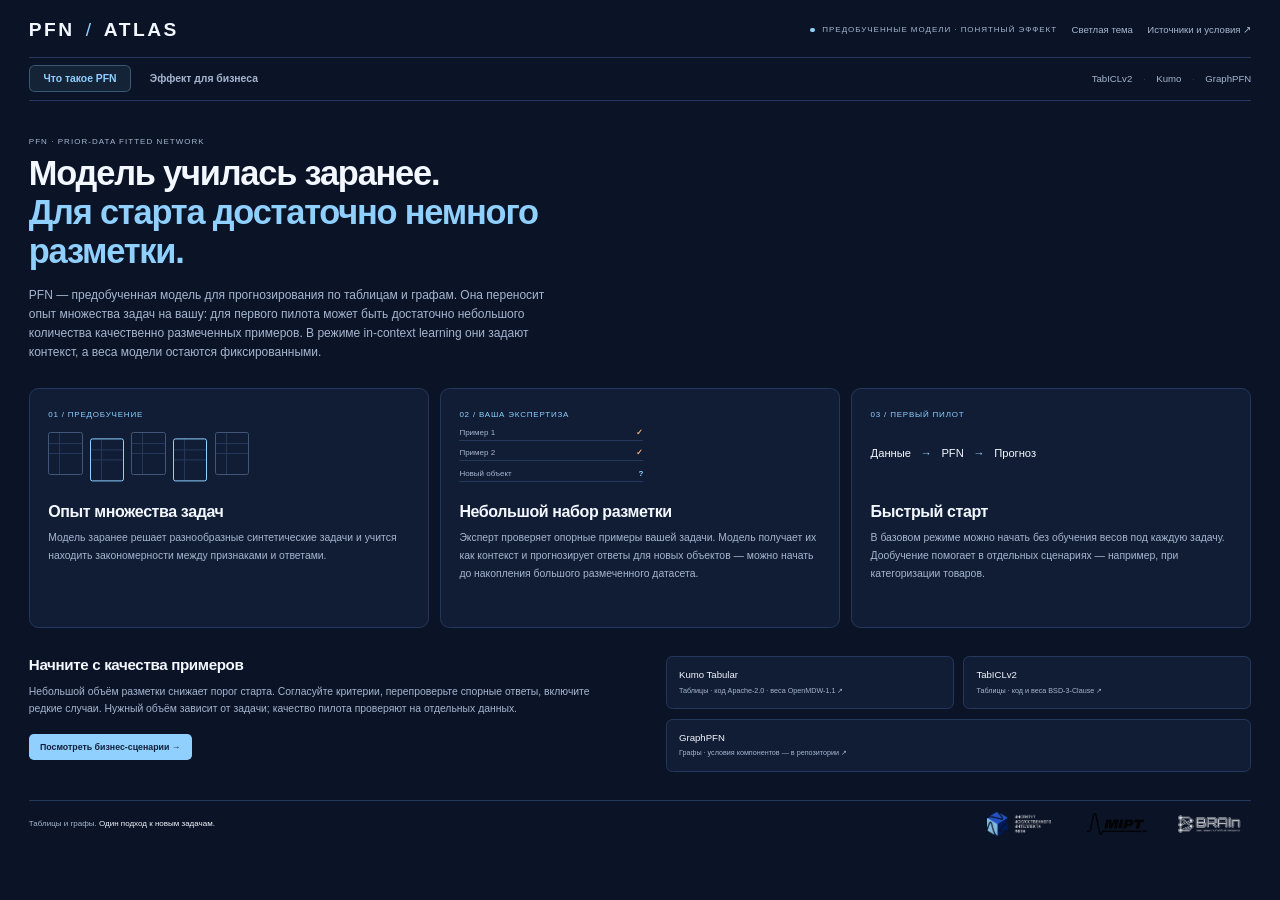
==== pfn.html @ c763961a "pfns" ====
<!doctype html>
<html lang="ru">
<head>
  <meta charset="utf-8">
  <meta name="viewport" content="width=device-width,initial-scale=1">
  <meta name="description" content="PFN Atlas: интерактивный бизнес-стенд о запуске прогнозирования на небольшом наборе проверенных примеров. Таблицы, графы, экспертные оценки и физические испытания.">
  <meta name="color-scheme" content="dark light">
  <title>PFN Atlas — от экспертизы к прогнозу</title>
  <link rel="icon" href="data:image/svg+xml,%3Csvg xmlns='http://www.w3.org/2000/svg' viewBox='0 0 64 64'%3E%3Crect width='64' height='64' rx='14' fill='%230b1426'/%3E%3Cpath d='M16 46V18H34C48 18 48 36 34 36H16' fill='none' stroke='%238fd0ff' stroke-width='5'/%3E%3C/svg%3E">
  <link rel="stylesheet" href="pfn.css">
  <link rel="stylesheet" href="pfn-layout.css">
  <script src="pfn-layout.js" defer></script>
  <script src="pfn-data.js" defer></script>
  <script src="pfn.js" defer></script>
</head>
<body>
<div class="shell">
  <header class="topbar">
    <a class="wordmark" href="pfn.html" aria-label="PFN Atlas, главная">PFN <span>/</span> ATLAS</a>
    <div class="top-actions">
      <span class="meta"><i class="dot"></i>ПРЕДОБУЧЕННЫЕ МОДЕЛИ · ПОНЯТНЫЙ ЭФФЕКТ</span>
      <button class="quiet" id="theme" type="button">Светлая тема</button>
      <button class="quiet" id="sources" type="button" aria-haspopup="dialog">Источники и условия ↗</button>
    </div>
  </header>
  <nav class="domain-nav" aria-label="Раздел стенда">
    <button class="domain active" data-view="explain" aria-pressed="true">Что такое PFN</button>
    <button class="domain" data-view="business" aria-pressed="false">Эффект для бизнеса</button>
    <div class="model-names" aria-label="Семейства моделей">TabICLv2 <span>·</span> Kumo <span>·</span> GraphPFN</div>
  </nav>

  <main id="business-view" hidden>
    <section class="hero">
      <div><p class="eyebrow">Экспертные знания → проверенные примеры → готовый прогноз</p><h1>Меньше подготовки.<br><em>Быстрее к работающему пилоту.</em></h1></div>
      <p class="hero-note">Для первого пилота может быть достаточно небольшого количества размеченных примеров. Важно качество ответов и разнообразие случаев.</p>
    </section>
    <div class="case-tools"><span class="label">Выберите задачу бизнеса</span><div class="filters" role="group" aria-label="Тип данных"><button data-filter="all" aria-pressed="true">Все задачи</button><button data-filter="table" aria-pressed="false">Таблицы</button><button data-filter="graph" aria-pressed="false">Графы</button></div></div>
    <div id="cases" class="cases" role="group" aria-label="Бизнес-сценарии"></div>
    <section class="task" aria-labelledby="task-title">
      <div class="task-icon" id="task-icon" aria-hidden="true"></div>
      <div class="task-copy"><div class="task-heading"><h2 id="task-title"></h2><span class="type-tag" id="task-type"></span></div><p id="task-description"></p></div>
      <div class="model-field"><label for="model">Предобученная модель</label><select id="model"></select><span id="model-mode"></span></div>
    </section>
    <section class="scale-dock" aria-label="Годовой масштаб">
      <div class="scale-output"><label class="label" for="launches">Новых пилотов в год</label><output id="launch-count" for="launches">10</output></div>
      <div class="scale-range"><input id="launches" type="range" min="1" max="50" step="1" value="10"><div class="landmarks"><button data-launches="1">1 пилот</button><button data-launches="10">10</button><button data-launches="25">25</button><button data-launches="50">50 пилотов</button></div></div>
      <p class="scale-note" id="scale-note"></p>
    </section>
    <div class="kpi-caption"><span>Планируем эффект PFN-подхода</span><span class="scenario-badge">Бизнес-сценарий</span></div>
    <section class="kpis" aria-label="Бизнес-эффект">
      <article class="kpi highlight"><span class="label">Экономия бюджета / год</span><strong id="saving"></strong><small id="saving-note"></small></article>
      <article class="kpi"><span class="label">Освобождаем время экспертов</span><strong id="expert-saving"></strong><small>человеко-часов / год</small></article>
      <article class="kpi"><span class="label">Срок до одного пилота</span><strong id="pilot-time" class="pair-value"></strong><small id="pilot-note"></small></article>
      <article class="kpi"><span class="label" id="examples-label">Проверенные примеры / пилот</span><strong id="example-count" class="pair-value"></strong><small id="example-note"></small></article>
    </section>
    <div class="panels">
      <section class="panel budget-panel" aria-labelledby="budget-title">
        <div class="panel-heading"><h3 id="budget-title">Бюджет одного пилота</h3><span>Расчёт сценария</span></div>
        <div id="cost-comparison"></div>
        <div class="cost-legend"><span><i class="legend-common"></i>Подготовка данных</span><span><i class="legend-expert"></i>Экспертиза / испытания</span><span><i class="legend-setup"></i>Настройка модели</span></div>
        <div class="time-heading"><span class="label">Путь до первого пилота</span><span class="label">дни</span></div>
        <div id="time-comparison"></div>
        <p class="panel-note" id="budget-note"></p>
      </section>
      <section class="panel example-panel" aria-labelledby="example-title">
        <div class="panel-heading"><h3 id="example-title">От опыта эксперта к прогнозу</h3><span>Иллюстрация</span></div>
        <div id="example"></div>
        <div class="example-bottom"><p id="example-explanation"></p><button class="predict-button" id="predict" type="button">Показать прогноз <span>→</span></button></div>
      </section>
    </div>
    <section class="evidence-strip" aria-label="Результат исследования">
      <span class="evidence-icon" aria-hidden="true">↗</span><div><span class="label" id="evidence-label"></span><p id="evidence-text"></p><small id="evidence-note"></small></div><button id="evidence-open" class="quiet" aria-haspopup="dialog">Подробнее ↗</button>
    </section>
    <div class="bottom-line"><p>Экономика — расчёт по условиям сценария. Прогнозы в иллюстрации условные. <button id="assumptions-open">Изменить условия</button></p><span>Качественные ответы + разнообразные примеры</span></div>
  </main>

  <main id="explain-view">
    <section class="explain-hero"><p class="eyebrow">PFN · Prior-data Fitted Network</p><h1>Модель училась заранее.<br><em>Для старта достаточно немного разметки.</em></h1><p>PFN — предобученная модель для прогнозирования по таблицам и графам. Она переносит опыт множества задач на вашу: для первого пилота может быть достаточно небольшого количества качественно размеченных примеров. В режиме in-context learning они задают контекст, а веса модели остаются фиксированными.</p></section>
    <div class="explain-steps">
      <section class="panel"><span class="step-number">01 / ПРЕДОБУЧЕНИЕ</span><div class="mini-tables" aria-hidden="true"><i></i><i></i><i></i><i></i><i></i></div><h2>Опыт множества задач</h2><p>Модель заранее решает разнообразные синтетические задачи и учится находить закономерности между признаками и ответами.</p></section>
      <section class="panel"><span class="step-number">02 / ВАША ЭКСПЕРТИЗА</span><div class="context-example" aria-hidden="true"><span>Пример 1 <b>✓</b></span><span>Пример 2 <b>✓</b></span><span>Новый объект <b>?</b></span></div><h2>Небольшой набор разметки</h2><p>Эксперт проверяет опорные примеры вашей задачи. Модель получает их как контекст и прогнозирует ответы для новых объектов — можно начать до накопления большого размеченного датасета.</p></section>
      <section class="panel"><span class="step-number">03 / ПЕРВЫЙ ПИЛОТ</span><div class="mini-result" aria-hidden="true">Данные <span>→</span> PFN <span>→</span> Прогноз</div><h2>Быстрый старт</h2><p>В базовом режиме можно начать без обучения весов под каждую задачу. Дообучение помогает в отдельных сценариях — например, при категоризации товаров.</p></section>
    </div>
    <section class="explain-bottom"><div><h2>Начните с качества примеров</h2><p>Небольшой объём разметки снижает порог старта. Согласуйте критерии, перепроверьте спорные ответы, включите редкие случаи. Нужный объём зависит от задачи; качество пилота проверяют на отдельных данных.</p><button class="predict-button" id="back-to-business">Посмотреть бизнес-сценарии →</button></div><div class="model-list"><a href="https://github.com/NVIDIA/structured-data-models" target="_blank" rel="noopener noreferrer"><b>Kumo Tabular</b><span>Таблицы · код Apache-2.0 · веса OpenMDW-1.1 ↗</span></a><a href="https://github.com/soda-inria/tabicl" target="_blank" rel="noopener noreferrer"><b>TabICLv2</b><span>Таблицы · код и веса BSD-3-Clause ↗</span></a><a href="https://github.com/yandex-research/graphpfn" target="_blank" rel="noopener noreferrer"><b>GraphPFN</b><span>Графы · условия компонентов — в репозитории ↗</span></a></div></section>
  </main>
  <footer class="footer"><span>Таблицы и графы. <b>Один подход к новым задачам.</b></span><div class="logos"><img class="lg-iii" src="logos/iii-white.png" alt="Институт искусственного интеллекта МФТИ"><img class="lg-mipt" src="logos/mipt.png" alt="МФТИ"><img class="lg-brain" src="logos/brainlab.svg" alt="BRAIn Lab"></div></footer>
  <noscript><p>Для переключения сценариев и расчёта бизнес-эффекта включите JavaScript в браузере.</p></noscript>
</div>
<dialog id="details" aria-labelledby="details-title"><div class="dialog-top"><div><span class="eyebrow">Источники · примеры · экономика</span><h2 id="details-title">Условия сценария</h2></div><button class="quiet" id="details-close" aria-label="Закрыть окно">Закрыть ×</button></div><div id="details-content"></div></dialog>
</body>
</html>
---- pfn.css ----
:root{color-scheme:dark;--bg:#0b1426;--panel:#111d35;--deep:#0a1120;--text:#f3f7ff;--muted:#a6b5d0;--line:#25375c;--accent:#8fd0ff;--orange:#f3ad79;--purple:#b9c4ff;--common:#425777;--expert:#cf824e;--setup:#8b9fdc;--radius:12px}
*{box-sizing:border-box}body{margin:0;background:var(--bg);color:var(--text);font-family:"Avenir Next","Helvetica Neue",Arial,sans-serif;font-size:14px;-webkit-font-smoothing:antialiased}button,input,select{font:inherit}button,a,input,select{-webkit-tap-highlight-color:transparent}button,a{touch-action:manipulation}button{cursor:pointer}a{color:inherit}button{color:inherit}button:focus-visible,a:focus-visible,input:focus-visible,select:focus-visible{outline:2px solid var(--accent);outline-offset:4px}button{border:0}button:disabled{cursor:default}button,select{transition:background .15s,border-color .15s,color .15s}button:hover:not(:disabled),a.quiet:hover{color:var(--accent)}[hidden]{display:none!important}.shell{max-width:2000px;margin:0 auto;padding:20px 30px 12px}.topbar{display:flex;align-items:center;justify-content:space-between;gap:22px;min-height:39px}.wordmark{font-size:24px;font-weight:800;letter-spacing:.13em;white-space:nowrap;text-decoration:none}.wordmark span{color:var(--accent);font-weight:400;margin:0 4px}.top-actions{display:flex;align-items:center;gap:18px}.meta{font-size:10px;letter-spacing:.12em;color:var(--muted);white-space:nowrap}.dot{display:inline-block;width:6px;height:6px;border-radius:100%;background:var(--accent);margin-right:9px}.quiet{padding:8px 0;background:none;color:var(--muted);font-size:12px;text-decoration:none;white-space:nowrap}.domain-nav{display:flex;gap:5px;align-items:center;border-block:1px solid var(--line);padding:9px 0;margin-top:14px}.domain{padding:9px 17px;background:transparent;border:1px solid transparent;border-radius:7px;color:var(--muted);font-weight:600;font-size:13px}.domain.active{color:var(--accent);background:color-mix(in srgb,var(--accent) 8%,transparent);border-color:color-mix(in srgb,var(--accent) 30%,transparent)}.model-names{margin-left:auto;font-size:12px;color:var(--muted)}.model-names span{padding:0 10px;color:var(--line)}.hero{display:flex;justify-content:space-between;align-items:end;gap:50px;padding:23px 0 21px}.eyebrow{font-size:10px;letter-spacing:.13em;text-transform:uppercase;color:var(--muted);margin:0 0 10px}h1{font-size:35px;line-height:1.14;letter-spacing:-.035em;margin:0;font-weight:600}h1 em{font-style:normal;color:var(--accent)}.hero-note{font-size:14px;line-height:1.6;color:var(--muted);width:290px;margin:0 0 2px}.label{font-size:11px;color:var(--muted)}.case-tools{display:flex;align-items:center;justify-content:space-between;gap:16px;margin-bottom:9px}.filters{display:flex;gap:4px}.filters button{background:none;color:var(--muted);padding:5px 10px;font-size:11px;border-radius:5px}.filters button[aria-pressed=true]{background:var(--panel);color:var(--accent)}.cases{display:grid;grid-template-columns:repeat(9,minmax(0,1fr));gap:7px}.case-button{background:var(--panel);border:1px solid var(--line);border-radius:9px;padding:11px 8px;text-align:left;display:flex;flex-direction:column;gap:7px;min-height:86px;position:relative}.case-button.active{border-color:var(--accent);background:color-mix(in srgb,var(--accent) 10%,var(--bg))}.case-button svg{width:24px;height:24px;stroke:var(--muted);fill:none;stroke-width:1.4;stroke-linecap:round;stroke-linejoin:round}.case-button.active svg{stroke:var(--accent)}.case-button strong{font-size:12px;line-height:1.2;font-weight:600}.case-button small{font-size:9px;color:var(--muted);line-height:1.2}.cases.filtered{grid-template-columns:repeat(var(--case-count),minmax(0,1fr))}.task{display:flex;gap:14px;align-items:center;padding:18px 0 15px}.task-icon{width:43px;height:43px;border:1px solid var(--line);border-radius:10px;display:grid;place-items:center;flex-shrink:0;color:var(--accent)}.task-icon svg{width:28px;height:28px;fill:none;stroke:currentColor;stroke-width:1.5;stroke-linecap:round;stroke-linejoin:round}.task-copy{flex:1;min-width:0}.task-heading{display:flex;align-items:center;gap:12px}h2{font-size:19px;letter-spacing:-.025em;margin:0;font-weight:600}.type-tag{border:1px solid var(--line);color:var(--muted);border-radius:4px;font-size:9px;padding:3px 5px;white-space:nowrap}.task-copy p{color:var(--muted);font-size:12px;line-height:1.5;margin:5px 0 0;max-width:850px}.model-field{display:flex;flex-direction:column;align-items:stretch;gap:4px;min-width:215px;max-width:270px}.model-field label{font-size:10px;color:var(--muted)}select{background:var(--deep);color:var(--text);border:1px solid var(--line);border-radius:6px;padding:7px 28px 7px 10px;width:100%;font-size:12px}.model-field>span{font-size:9px;color:var(--muted)}.scale-dock{display:flex;align-items:center;gap:28px;padding:12px 18px;border:1px solid var(--line);border-radius:var(--radius);background:var(--deep)}.scale-output{display:flex;align-items:center;gap:20px;white-space:nowrap}.scale-output output{font-size:29px;font-weight:600;color:var(--accent);min-width:36px;text-align:right;font-variant-numeric:tabular-nums}.scale-range{flex:1;max-width:590px}.scale-range input{appearance:none;-webkit-appearance:none;height:4px;width:100%;margin:8px 0 9px;background:linear-gradient(to right,var(--accent) var(--fill,18.37%),var(--line) var(--fill,18.37%));border-radius:4px;cursor:pointer;display:block}.scale-range input::-webkit-slider-thumb{appearance:none;-webkit-appearance:none;width:14px;height:14px;background:var(--accent);border:3px solid var(--deep);outline:1px solid var(--accent);border-radius:50%}.scale-range input::-moz-range-thumb{width:9px;height:9px;background:var(--accent);border:3px solid var(--deep);outline:1px solid var(--accent);border-radius:50%}.landmarks{display:flex;justify-content:space-between}.landmarks button{background:none;color:var(--muted);font-size:9px;padding:0}.scale-note{font-size:11px;color:var(--muted);margin:0 0 0 auto;max-width:235px;line-height:1.5}.kpi-caption{display:flex;align-items:center;justify-content:space-between;margin:17px 0 8px;font-size:11px;color:var(--muted)}.scenario-badge,.badge{font-size:9px;border:1px solid var(--line);border-radius:4px;padding:3px 6px;color:var(--muted)}.kpis{display:grid;grid-template-columns:1.1fr 1fr 1fr 1fr;gap:10px}.kpi{border:1px solid var(--line);border-radius:var(--radius);padding:15px 16px 12px;min-width:0;background:var(--panel)}.kpi.highlight{border-color:color-mix(in srgb,var(--accent) 45%,var(--line));background:linear-gradient(120deg,color-mix(in srgb,var(--accent) 11%,var(--panel)),var(--panel))}.kpi>.label{display:block;font-size:10px}.kpi>strong{display:block;font-size:35px;line-height:1.18;letter-spacing:-.04em;font-weight:600;margin:9px 0 7px;font-variant-numeric:tabular-nums;white-space:nowrap}.kpi.highlight strong{color:var(--accent)}.kpi small{color:var(--muted);font-size:10px;display:block;line-height:1.4}.pair-value .before{color:var(--muted);font-size:.72em;font-weight:400}.pair-value .arrow{font-size:.55em;color:var(--muted);padding:0 9px}.pair-value .after{color:var(--accent)}.pair-value .suffix{font-size:.4em;letter-spacing:0;color:var(--muted);padding-left:5px}.panels{display:grid;grid-template-columns:1fr 1fr;gap:12px;margin-top:12px}.panel{background:var(--panel);border:1px solid var(--line);border-radius:var(--radius);padding:16px 18px;min-width:0}.panel-heading{display:flex;align-items:center;justify-content:space-between;gap:10px;margin-bottom:17px}h3{font-size:13px;margin:0;font-weight:600}.panel-heading>span{font-size:9px;color:var(--muted)}.comparison-row{margin-bottom:13px}.bar-label{display:flex;justify-content:space-between;align-items:baseline;gap:14px;margin-bottom:6px;font-size:11px;color:var(--muted)}.bar-label strong{color:var(--text);font-size:13px;font-weight:500;font-variant-numeric:tabular-nums}.comparison-row.pfn .bar-label{color:var(--accent)}.bar-track{height:13px;border-radius:3px;background:var(--deep);display:flex;overflow:hidden}.bar-segment{height:100%;min-width:0;transition:width .25s}.common-segment{background:var(--common)}.expert-segment{background:var(--expert)}.setup-segment{background:var(--setup)}.cost-legend{display:flex;gap:16px;font-size:9px;color:var(--muted);margin:1px 0 18px;flex-wrap:wrap}.cost-legend span{display:flex;gap:5px;align-items:center}.cost-legend i{width:7px;height:7px;display:inline-block;border-radius:2px}.legend-common{background:var(--common)}.legend-expert{background:var(--expert)}.legend-setup{background:var(--setup)}.time-heading{display:flex;justify-content:space-between;border-top:1px solid var(--line);padding-top:12px;margin-bottom:9px}.time-row{display:grid;grid-template-columns:100px 1fr 38px;gap:12px;align-items:center;margin:8px 0;font-size:10px;color:var(--muted)}.time-row>strong{font-weight:500;text-align:right;color:var(--text);font-variant-numeric:tabular-nums}.time-row .bar-track{height:5px}.time-row .time-fill{background:var(--common);border-radius:3px}.time-row.pfn .time-fill{background:var(--accent)}.time-row.pfn>span,.time-row.pfn>strong{color:var(--accent)}.panel-note{font-size:10px;line-height:1.5;color:var(--muted);margin:11px 0 0}.example-panel{display:flex;flex-direction:column}.example-panel .panel-heading{margin-bottom:10px}#example{flex:1;display:flex;flex-direction:column;justify-content:center}.sample-table{width:100%;border-collapse:collapse;font-size:11px;table-layout:fixed}.sample-table th{text-align:left;font-weight:400;color:var(--muted);font-size:10px;padding:9px 9px;border-bottom:1px solid var(--line)}.sample-table td{padding:10px 9px;border-bottom:1px solid color-mix(in srgb,var(--line) 65%,transparent);height:34px;line-height:1.35;overflow-wrap:anywhere}.sample-table tr.known td:last-child{color:var(--orange)}.sample-table tr.query{background:color-mix(in srgb,var(--accent) 7%,transparent)}.sample-table tr.query td{border-bottom:0}.sample-table tr.query td:last-child{color:var(--accent);font-weight:600}.sample-table .answer{animation:appear .35s ease-out}.table-note{display:flex;align-items:center;gap:7px;font-size:9px;color:var(--muted);margin:10px 0 0}.table-note i,.graph-key i{display:inline-block;width:6px;height:6px;border-radius:50%;background:var(--orange)}.table-note .query-dot,.graph-key .query-dot{background:var(--accent)}.table-note .separator{margin:0 5px;color:var(--line)}.example-bottom{display:flex;align-items:center;justify-content:space-between;gap:18px;margin-top:14px;padding-top:11px;border-top:1px solid var(--line)}.example-bottom p{font-size:10px;color:var(--muted);line-height:1.5;margin:0;max-width:65%}.predict-button{background:var(--accent);color:#102039;border-radius:6px;font-size:11px;font-weight:600;padding:10px 14px;white-space:nowrap}.predict-button:hover:not(:disabled){color:#102039;background:color-mix(in srgb,var(--accent) 80%,white)}.predict-button span{margin-left:12px}.graph-example{display:grid;grid-template-columns:1fr 1fr;gap:16px;align-items:center}.network{width:100%;height:175px;display:block}.network .edge{stroke:var(--line);stroke-width:1.4}.network .edge.context{stroke:color-mix(in srgb,var(--orange) 55%,var(--line))}.network .node{fill:var(--deep);stroke:var(--common);stroke-width:1.5}.network .node.known{fill:var(--expert);stroke:var(--orange)}.network .node.target{fill:var(--panel);stroke:var(--accent);stroke-width:2}.network .node.revealed{fill:var(--accent)}.network text{font-family:inherit;fill:var(--accent);font-size:15px;font-weight:600;text-anchor:middle}.network .revealed-text{fill:var(--deep)}.graph-key{font-size:9px;color:var(--muted);display:flex;gap:11px;justify-content:center}.graph-key span{display:flex;gap:5px;align-items:center}.graph-context{font-size:10px;color:var(--muted)}.graph-context .label{font-size:9px}.graph-context>strong{display:block;font-size:13px;line-height:1.5;margin:8px 0;color:var(--text);font-weight:500}.graph-context .graph-answer{color:var(--accent);font-size:15px;line-height:1.5;min-height:45px;margin-top:10px}.evidence-strip{display:flex;gap:13px;align-items:center;border:1px solid var(--line);border-radius:9px;padding:12px 16px;margin-top:12px;background:var(--deep)}.evidence-icon{width:30px;height:30px;border:1px solid var(--line);border-radius:7px;display:grid;place-items:center;color:var(--accent);font-size:20px;flex-shrink:0}.evidence-strip>div{flex:1;min-width:0}.evidence-strip .label{font-size:9px}.evidence-strip p{font-size:12px;margin:4px 0}.evidence-strip p strong{font-weight:500;color:var(--accent)}.evidence-strip small{font-size:9px;color:var(--muted)}.evidence-strip.estimated{border-color:color-mix(in srgb,var(--orange) 55%,var(--line))}.evidence-strip.estimated .label,.evidence-strip.estimated p strong{color:var(--orange)}.bottom-line{display:flex;justify-content:space-between;gap:25px;margin:10px 0 14px;align-items:baseline}.bottom-line p,.bottom-line>span{margin:0;color:var(--muted);font-size:9px;line-height:1.5}.bottom-line button{background:none;color:var(--accent);font-size:9px;padding:0 0 0 6px}.bottom-line>span{color:var(--accent);white-space:nowrap}.footer{border-top:1px solid var(--line);padding-top:12px;display:flex;justify-content:space-between;align-items:center;min-height:46px}.footer>span{font-size:10px;color:var(--muted)}.footer b{color:var(--text);font-weight:400}.logos{display:flex;align-items:center;gap:24px}.logos img{object-fit:contain;opacity:.85}.lg-iii{width:120px;height:29px}.lg-mipt{width:77px;height:28px}.lg-brain{width:105px;height:27px;filter:brightness(0) invert(1)}.explain-hero{max-width:800px;padding:45px 0 32px}.explain-hero h1{font-size:43px}.explain-hero>p:last-child{max-width:650px;color:var(--muted);line-height:1.6;font-size:15px;margin:18px 0 0}.explain-steps{display:grid;grid-template-columns:repeat(3,1fr);gap:14px}.explain-steps .panel{padding:23px;min-height:300px}.step-number{color:var(--accent);font-size:10px;letter-spacing:.1em}.explain-steps h2{margin:20px 0 10px;font-size:20px}.explain-steps p,.explain-bottom p{color:var(--muted);font-size:13px;line-height:1.7;margin:0}.mini-tables{height:85px;display:flex;gap:9px;align-items:center}.mini-tables i{width:43px;height:54px;border:1px solid var(--common);border-radius:3px;background:repeating-linear-gradient(0deg,transparent 0 12px,var(--line) 12px 13px),repeating-linear-gradient(90deg,transparent 0 13px,var(--line) 13px 14px)}.mini-tables i:nth-child(2n){transform:translateY(8px);border-color:var(--accent)}.context-example{height:85px;display:flex;flex-direction:column;gap:5px;justify-content:center;max-width:230px}.context-example span{font-size:10px;color:var(--muted);display:flex;justify-content:space-between;border-bottom:1px solid var(--line);padding:4px 0}.context-example b{color:var(--orange)}.context-example span:last-child b{color:var(--accent)}.mini-result{height:85px;display:flex;gap:12px;align-items:center;font-size:14px}.mini-result span{color:var(--accent)}.explain-bottom{display:grid;grid-template-columns:1fr 1fr;gap:65px;padding:35px 0}.explain-bottom h2{margin-bottom:12px}.explain-bottom .predict-button{margin-top:20px}.model-list{display:grid;grid-template-columns:1fr 1fr;gap:12px}.model-list a{padding:15px;background:var(--panel);border:1px solid var(--line);border-radius:8px;text-decoration:none}.model-list b{font-size:12px;font-weight:500;display:block;margin-bottom:7px}.model-list span{font-size:9px;color:var(--muted);line-height:1.5;display:block}.model-list a:last-child{grid-column:1/-1}.model-list a:hover{border-color:var(--accent)}dialog{background:var(--bg);color:var(--text);border:1px solid var(--line);border-radius:14px;padding:26px;width:min(860px,calc(100% - 32px));max-height:calc(100dvh - 50px);overflow:auto;box-shadow:0 35px 120px #0008}dialog::backdrop{background:#030916b8;backdrop-filter:blur(5px)}.dialog-top{display:flex;justify-content:space-between;gap:24px;align-items:start;border-bottom:1px solid var(--line);padding-bottom:18px;margin-bottom:20px}.dialog-top h2{font-size:23px}.dialog-top .eyebrow{font-size:9px}.details-section{margin-bottom:23px}.details-section h3{font-size:14px;margin-bottom:11px}.details-section p{font-size:12px;color:var(--muted);line-height:1.7;margin:8px 0}.details-section a{color:var(--accent);font-size:12px}.evidence-table{width:100%;border-collapse:collapse;font-size:12px;margin:12px 0}.evidence-table td,.evidence-table th{padding:10px 8px;border-bottom:1px solid var(--line);text-align:left}.evidence-table th{color:var(--muted);font-weight:400;font-size:10px}.evidence-table .estimated-value{color:var(--orange)}.evidence-table .selected td:first-child{color:var(--accent)}.badge.benchmark{color:var(--accent)}.badge.estimate{color:var(--orange)}.assumptions-form{display:grid;grid-template-columns:repeat(3,1fr);gap:12px}.assumptions-form label{font-size:10px;color:var(--muted);display:flex;flex-direction:column;gap:6px;line-height:1.4}.assumptions-form input{width:100%;padding:9px;border:1px solid var(--line);background:var(--deep);border-radius:5px;color:var(--text);font-size:13px}.form-actions{grid-column:1/-1;display:flex;align-items:center;gap:20px;margin-top:5px}.form-message{font-size:11px;color:var(--orange);grid-column:1/-1;min-height:0}.details-section details{font-size:11px;color:var(--muted);line-height:1.8;margin-top:13px}.details-section summary{cursor:pointer;color:var(--text)}.details-section .formula{padding:12px;background:var(--panel);border-radius:7px;font-size:11px;line-height:1.8}.source-list{display:grid;gap:14px}.source-list a{font-size:12px;display:block}.source-list p{font-size:11px;margin:4px 0}.dialog-top button{padding-top:0}.sr-only{position:absolute;width:1px;height:1px;padding:0;margin:-1px;overflow:hidden;clip:rect(0,0,0,0);white-space:nowrap;border:0}noscript p{padding:20px;border:1px solid var(--orange);color:var(--orange)}@keyframes appear{from{opacity:.3;transform:translateY(3px)}to{opacity:1;transform:none}}
body.light{color-scheme:light;--bg:#f3f5f9;--panel:#fff;--deep:#eaf0f7;--text:#14243c;--muted:#5d6e88;--line:#cfdaea;--accent:#2469ac;--orange:#a45b22;--purple:#5f66a8;--common:#afc1d8;--expert:#d58d56;--setup:#7d95cb}body.light .lg-iii{content:url('logos/iii-black.png')}body.light .lg-mipt{filter:brightness(.35)}body.light .lg-brain{filter:brightness(0)}body.light .predict-button{color:#fff}body.light .predict-button:hover{background:#1d5c98;color:#fff}body.light .meta .dot{background:#2469ac}
@media(min-width:1800px){.hero{padding:30px 0 25px}h1{font-size:42px}.case-button{padding:13px;min-height:100px}.case-button strong{font-size:14px}.case-button small{font-size:10px}.task{padding:21px 0}.task-copy p{font-size:13px}.kpi{padding:19px 21px}.kpi>strong{font-size:43px}.panel{padding:20px 23px}.sample-table td{padding:13px 10px}.network{height:205px}.panel-note{font-size:11px}.evidence-strip{padding:15px 18px}}
@media(max-width:1100px){.meta{display:none}.top-actions{gap:15px}.hero-note{font-size:12px;width:250px}.cases{gap:5px}.case-button{padding:10px 7px}.case-button strong{font-size:11px}.case-button small{font-size:8px}.model-field{min-width:190px}.task-heading h2{font-size:17px}.kpi>strong{font-size:29px}.kpi{padding:13px 12px}.kpi>.label{font-size:9px}.cost-legend{gap:10px}.scale-dock{gap:20px}.scale-note{max-width:185px}.bottom-line>span{display:none}}
@media(max-width:800px){body{overflow-x:hidden}.shell{width:auto!important;zoom:1!important;padding:16px 17px}.topbar{align-items:flex-start;gap:12px}.wordmark{font-size:20px}.top-actions{gap:4px 12px;justify-content:flex-end;flex-wrap:wrap}.top-actions .quiet{font-size:10px;padding:4px 0}.domain-nav{margin-top:14px;flex-wrap:wrap}.domain{padding:9px 11px;font-size:12px}.model-names{width:100%;font-size:9px;margin:6px 0 0;padding:0 11px}.model-names span{padding:0 6px}.hero{display:block;padding:24px 0 20px}.eyebrow{font-size:8px;line-height:1.5}h1{font-size:30px;line-height:1.18}.hero-note{width:auto;max-width:440px;margin:13px 0 0;font-size:12px;line-height:1.5}.case-tools{align-items:baseline;gap:8px}.case-tools>.label{font-size:10px}.filters{gap:0}.filters button{font-size:10px;padding:5px 7px}.cases,.cases.filtered{grid-template-columns:repeat(3,minmax(0,1fr));gap:6px}.case-button{min-height:83px;padding:10px}.case-button strong{font-size:11px}.case-button small{font-size:8px}.task{flex-wrap:wrap;gap:10px;padding:20px 0 15px}.task-icon{width:34px;height:34px;border-radius:7px}.task-icon svg{width:23px;height:23px}.task-heading{align-items:start;gap:8px;flex-wrap:wrap}.task-heading h2{font-size:17px}.type-tag{font-size:8px}.task-copy{flex-basis:calc(100% - 50px)}.task-copy p{font-size:11px;margin-top:7px}.model-field{display:grid;grid-template-columns:1fr 1fr;max-width:none;width:100%;gap:4px 12px;align-items:center;min-width:0;margin-top:5px}.model-field label{font-size:10px}.model-field select{grid-column:2;grid-row:1/3;font-size:11px}.model-field>span{font-size:8px}.scale-dock{gap:10px 16px;flex-wrap:wrap;padding:12px}.scale-output{gap:12px}.scale-output label{max-width:85px;white-space:normal;font-size:10px;line-height:1.5}.scale-output output{font-size:26px;min-width:27px}.scale-range{min-width:140px}.scale-note{max-width:none;width:100%;font-size:9px;padding-top:7px;border-top:1px solid var(--line)}.kpi-caption{font-size:10px;margin-top:16px}.scenario-badge{font-size:8px}.kpis{grid-template-columns:1fr 1fr;gap:7px}.kpi{padding:13px 12px}.kpi>.label{font-size:9px;min-height:25px;line-height:1.4}.kpi>strong{font-size:29px;margin:4px 0 7px}.kpi small{font-size:9px;min-height:25px}.pair-value .arrow{padding:0 6px}.panels{grid-template-columns:1fr;gap:10px;margin-top:10px}.panel{padding:16px}.panel-heading{margin-bottom:17px}.cost-legend{font-size:8px;gap:11px}.bar-label{font-size:10px}.bar-label strong{font-size:12px}.example-panel{min-height:310px}.sample-table{font-size:10px}.sample-table th{font-size:9px}.example-bottom p{font-size:9px;max-width:58%}.predict-button{padding:10px 12px;font-size:10px}.graph-example{gap:10px}.network{height:160px}.graph-key{font-size:8px;gap:7px}.graph-context>strong{font-size:11px}.graph-context .graph-answer{font-size:12px}.evidence-strip{align-items:flex-start;padding:13px 12px;gap:10px;flex-wrap:wrap}.evidence-strip .evidence-icon{width:24px;height:24px;font-size:16px}.evidence-strip p{font-size:11px;line-height:1.6}.evidence-strip small{font-size:9px;line-height:1.5;display:block}.evidence-strip>button{margin-left:34px;font-size:10px;padding:0}.bottom-line{margin:11px 0 16px}.bottom-line p{font-size:8px;line-height:1.7}.bottom-line button{font-size:9px;padding:0}.footer{gap:15px;align-items:flex-start;flex-direction:column;padding-top:14px}.footer>span{font-size:9px}.logos{width:100%;justify-content:space-between;gap:18px;padding:4px 0}.lg-iii{width:105px;height:27px}.lg-mipt{width:63px;height:24px}.lg-brain{width:91px;height:24px}.explain-hero{padding:30px 0 25px}.explain-hero h1{font-size:30px}.explain-hero>p:last-child{font-size:12px}.explain-steps{grid-template-columns:1fr;gap:10px}.explain-steps .panel{padding:20px;min-height:0}.explain-steps h2{font-size:18px;margin-top:10px}.explain-steps p,.explain-bottom p{font-size:12px}.explain-bottom{grid-template-columns:1fr;gap:25px;padding:25px 0}.model-list a{padding:12px}.model-list b{font-size:11px}.model-list span{font-size:8px}dialog{padding:20px 16px;max-height:calc(100dvh - 24px)}.dialog-top{gap:12px}.dialog-top h2{font-size:20px}.dialog-top .eyebrow{font-size:8px}.dialog-top .quiet{font-size:10px}.assumptions-form{grid-template-columns:1fr 1fr;gap:12px}.evidence-table{font-size:10px}.evidence-table th{font-size:9px}.evidence-table td,.evidence-table th{padding:8px 4px}.badge{font-size:8px;padding:2px 4px}.details-section p,.details-section a{font-size:11px}}
@media(prefers-reduced-motion:reduce){*,*::before,*::after{animation:none!important;transition:none!important;scroll-behavior:auto!important}}
---- pfn-layout.css ----
/* One frame for every PFN section. Content height affects scale,
   while the frame always spans the same viewport width. */
.shell{width:100%;max-width:1600px;margin-inline:auto}
.fit{overflow-x:hidden}
.fit .shell{max-width:none;padding:18px 36px 16px}
@media(max-width:800px){.shell{width:100%!important;max-width:none;padding:18px;zoom:1!important}}
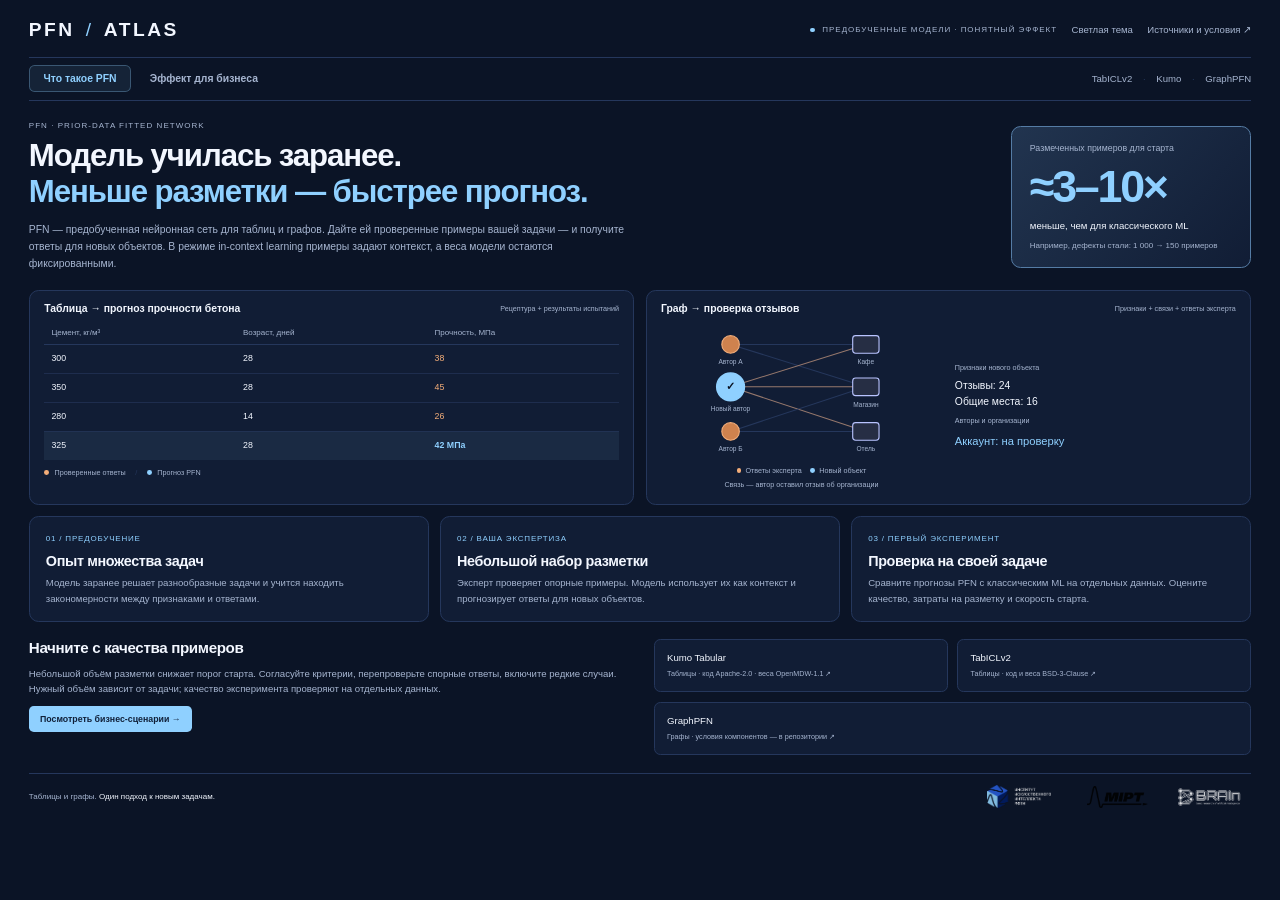
==== commit 088dcb35: "правки" ====
--- a/pfn.html
+++ b/pfn.html
@@ -31,8 +31,8 @@
 
   <main id="business-view" hidden>
     <section class="hero">
-      <div><p class="eyebrow">Экспертные знания → проверенные примеры → готовый прогноз</p><h1>Меньше подготовки.<br><em>Быстрее к работающему пилоту.</em></h1></div>
-      <p class="hero-note">Для первого пилота может быть достаточно небольшого количества размеченных примеров. Важно качество ответов и разнообразие случаев.</p>
+      <div><p class="eyebrow">Экспертные знания → проверенные примеры → готовый прогноз</p><h1>Меньше подготовки.<br><em>Быстрее первый эксперимент.</em></h1></div>
+      <p class="hero-note">Для первого эксперимента может быть достаточно небольшого количества размеченных примеров. Важно качество ответов и разнообразие случаев.</p>
     </section>
     <div class="case-tools"><span class="label">Выберите задачу бизнеса</span><div class="filters" role="group" aria-label="Тип данных"><button data-filter="all" aria-pressed="true">Все задачи</button><button data-filter="table" aria-pressed="false">Таблицы</button><button data-filter="graph" aria-pressed="false">Графы</button></div></div>
     <div id="cases" class="cases" role="group" aria-label="Бизнес-сценарии"></div>
@@ -41,51 +41,53 @@
       <div class="task-copy"><div class="task-heading"><h2 id="task-title"></h2><span class="type-tag" id="task-type"></span></div><p id="task-description"></p></div>
       <div class="model-field"><label for="model">Предобученная модель</label><select id="model"></select><span id="model-mode"></span></div>
     </section>
+    <section class="experiment-brief" aria-labelledby="experiment-title"><span class="label" id="experiment-title">Как выглядит эксперимент</span><p id="experiment-description"></p></section>
     <section class="scale-dock" aria-label="Годовой масштаб">
-      <div class="scale-output"><label class="label" for="launches">Новых пилотов в год</label><output id="launch-count" for="launches">10</output></div>
-      <div class="scale-range"><input id="launches" type="range" min="1" max="50" step="1" value="10"><div class="landmarks"><button data-launches="1">1 пилот</button><button data-launches="10">10</button><button data-launches="25">25</button><button data-launches="50">50 пилотов</button></div></div>
+      <div class="scale-output"><label class="label" for="launches">Новых экспериментов в год</label><output id="launch-count" for="launches">10</output></div>
+      <div class="scale-range"><input id="launches" type="range" min="1" max="50" step="1" value="10"><div class="landmarks"><button data-launches="1">1</button><button data-launches="10">10</button><button data-launches="25">25</button><button data-launches="50">50</button></div></div>
       <p class="scale-note" id="scale-note"></p>
     </section>
-    <div class="kpi-caption"><span>Планируем эффект PFN-подхода</span><span class="scenario-badge">Бизнес-сценарий</span></div>
+    <div class="kpi-caption"><span>Расчёт эффекта PFN-подхода</span></div>
     <section class="kpis" aria-label="Бизнес-эффект">
       <article class="kpi highlight"><span class="label">Экономия бюджета / год</span><strong id="saving"></strong><small id="saving-note"></small></article>
       <article class="kpi"><span class="label">Освобождаем время экспертов</span><strong id="expert-saving"></strong><small>человеко-часов / год</small></article>
-      <article class="kpi"><span class="label">Срок до одного пилота</span><strong id="pilot-time" class="pair-value"></strong><small id="pilot-note"></small></article>
-      <article class="kpi"><span class="label" id="examples-label">Проверенные примеры / пилот</span><strong id="example-count" class="pair-value"></strong><small id="example-note"></small></article>
+      <article class="kpi"><span class="label">Срок одного эксперимента</span><strong id="pilot-time" class="pair-value"></strong><small id="pilot-note"></small></article>
+      <article class="kpi"><span class="label" id="examples-label">Проверенные примеры / эксперимент</span><strong id="example-count" class="pair-value"></strong><small id="example-note"></small></article>
     </section>
     <div class="panels">
       <section class="panel budget-panel" aria-labelledby="budget-title">
-        <div class="panel-heading"><h3 id="budget-title">Бюджет одного пилота</h3><span>Расчёт сценария</span></div>
+        <div class="panel-heading"><h3 id="budget-title">Бюджет одного эксперимента</h3></div>
         <div id="cost-comparison"></div>
         <div class="cost-legend"><span><i class="legend-common"></i>Подготовка данных</span><span><i class="legend-expert"></i>Экспертиза / испытания</span><span><i class="legend-setup"></i>Настройка модели</span></div>
-        <div class="time-heading"><span class="label">Путь до первого пилота</span><span class="label">дни</span></div>
+        <div class="time-heading"><span class="label">Длительность эксперимента</span><span class="label">дни</span></div>
         <div id="time-comparison"></div>
         <p class="panel-note" id="budget-note"></p>
       </section>
       <section class="panel example-panel" aria-labelledby="example-title">
-        <div class="panel-heading"><h3 id="example-title">От опыта эксперта к прогнозу</h3><span>Иллюстрация</span></div>
+        <div class="panel-heading"><h3 id="example-title">От опыта эксперта к прогнозу</h3></div>
         <div id="example"></div>
         <div class="example-bottom"><p id="example-explanation"></p><button class="predict-button" id="predict" type="button">Показать прогноз <span>→</span></button></div>
       </section>
     </div>
-    <section class="evidence-strip" aria-label="Результат исследования">
+    <section class="evidence-strip" aria-label="Сравнение моделей">
       <span class="evidence-icon" aria-hidden="true">↗</span><div><span class="label" id="evidence-label"></span><p id="evidence-text"></p><small id="evidence-note"></small></div><button id="evidence-open" class="quiet" aria-haspopup="dialog">Подробнее ↗</button>
     </section>
-    <div class="bottom-line"><p>Экономика — расчёт по условиям сценария. Прогнозы в иллюстрации условные. <button id="assumptions-open">Изменить условия</button></p><span>Качественные ответы + разнообразные примеры</span></div>
+    <div class="bottom-line"><p><button id="assumptions-open">Изменить параметры расчёта</button></p><span>Качественные ответы + разнообразные примеры</span></div>
   </main>
 
   <main id="explain-view">
-    <section class="explain-hero"><p class="eyebrow">PFN · Prior-data Fitted Network</p><h1>Модель училась заранее.<br><em>Для старта достаточно немного разметки.</em></h1><p>PFN — предобученная модель для прогнозирования по таблицам и графам. Она переносит опыт множества задач на вашу: для первого пилота может быть достаточно небольшого количества качественно размеченных примеров. В режиме in-context learning они задают контекст, а веса модели остаются фиксированными.</p></section>
+    <div class="explain-intro"><section class="explain-hero"><p class="eyebrow">PFN · Prior-data Fitted Network</p><h1>Модель училась заранее.<br><em>Меньше разметки — быстрее прогноз.</em></h1><p>PFN — предобученная нейронная сеть для таблиц и графов. Дайте ей проверенные примеры вашей задачи — и получите ответы для новых объектов. В режиме in-context learning примеры задают контекст, а веса модели остаются фиксированными.</p></section><aside class="label-reduction"><span class="label">Размеченных примеров для старта</span><strong id="intro-reduction"></strong><p>меньше, чем для классического ML</p><span id="intro-label-example"></span></aside></div>
+    <div class="intro-examples" aria-label="Примеры предсказаний PFN"><section class="panel"><div class="panel-heading"><h3>Таблица → прогноз прочности бетона</h3><span>Рецептура + результаты испытаний</span></div><div id="intro-table"></div></section><section class="panel"><div class="panel-heading"><h3>Граф → проверка отзывов</h3><span>Признаки + связи + ответы эксперта</span></div><div id="intro-graph"></div></section></div>
     <div class="explain-steps">
-      <section class="panel"><span class="step-number">01 / ПРЕДОБУЧЕНИЕ</span><div class="mini-tables" aria-hidden="true"><i></i><i></i><i></i><i></i><i></i></div><h2>Опыт множества задач</h2><p>Модель заранее решает разнообразные синтетические задачи и учится находить закономерности между признаками и ответами.</p></section>
-      <section class="panel"><span class="step-number">02 / ВАША ЭКСПЕРТИЗА</span><div class="context-example" aria-hidden="true"><span>Пример 1 <b>✓</b></span><span>Пример 2 <b>✓</b></span><span>Новый объект <b>?</b></span></div><h2>Небольшой набор разметки</h2><p>Эксперт проверяет опорные примеры вашей задачи. Модель получает их как контекст и прогнозирует ответы для новых объектов — можно начать до накопления большого размеченного датасета.</p></section>
-      <section class="panel"><span class="step-number">03 / ПЕРВЫЙ ПИЛОТ</span><div class="mini-result" aria-hidden="true">Данные <span>→</span> PFN <span>→</span> Прогноз</div><h2>Быстрый старт</h2><p>В базовом режиме можно начать без обучения весов под каждую задачу. Дообучение помогает в отдельных сценариях — например, при категоризации товаров.</p></section>
+      <section class="panel"><span class="step-number">01 / ПРЕДОБУЧЕНИЕ</span><h2>Опыт множества задач</h2><p>Модель заранее решает разнообразные задачи и учится находить закономерности между признаками и ответами.</p></section>
+      <section class="panel"><span class="step-number">02 / ВАША ЭКСПЕРТИЗА</span><h2>Небольшой набор разметки</h2><p>Эксперт проверяет опорные примеры. Модель использует их как контекст и прогнозирует ответы для новых объектов.</p></section>
+      <section class="panel"><span class="step-number">03 / ПЕРВЫЙ ЭКСПЕРИМЕНТ</span><h2>Проверка на своей задаче</h2><p>Сравните прогнозы PFN с классическим ML на отдельных данных. Оцените качество, затраты на разметку и скорость старта.</p></section>
     </div>
-    <section class="explain-bottom"><div><h2>Начните с качества примеров</h2><p>Небольшой объём разметки снижает порог старта. Согласуйте критерии, перепроверьте спорные ответы, включите редкие случаи. Нужный объём зависит от задачи; качество пилота проверяют на отдельных данных.</p><button class="predict-button" id="back-to-business">Посмотреть бизнес-сценарии →</button></div><div class="model-list"><a href="https://github.com/NVIDIA/structured-data-models" target="_blank" rel="noopener noreferrer"><b>Kumo Tabular</b><span>Таблицы · код Apache-2.0 · веса OpenMDW-1.1 ↗</span></a><a href="https://github.com/soda-inria/tabicl" target="_blank" rel="noopener noreferrer"><b>TabICLv2</b><span>Таблицы · код и веса BSD-3-Clause ↗</span></a><a href="https://github.com/yandex-research/graphpfn" target="_blank" rel="noopener noreferrer"><b>GraphPFN</b><span>Графы · условия компонентов — в репозитории ↗</span></a></div></section>
+    <section class="explain-bottom"><div><h2>Начните с качества примеров</h2><p>Небольшой объём разметки снижает порог старта. Согласуйте критерии, перепроверьте спорные ответы, включите редкие случаи. Нужный объём зависит от задачи; качество эксперимента проверяют на отдельных данных.</p><button class="predict-button" id="back-to-business">Посмотреть бизнес-сценарии →</button></div><div class="model-list"><a href="https://github.com/NVIDIA/structured-data-models" target="_blank" rel="noopener noreferrer"><b>Kumo Tabular</b><span>Таблицы · код Apache-2.0 · веса OpenMDW-1.1 ↗</span></a><a href="https://github.com/soda-inria/tabicl" target="_blank" rel="noopener noreferrer"><b>TabICLv2</b><span>Таблицы · код и веса BSD-3-Clause ↗</span></a><a href="https://github.com/yandex-research/graphpfn" target="_blank" rel="noopener noreferrer"><b>GraphPFN</b><span>Графы · условия компонентов — в репозитории ↗</span></a></div></section>
   </main>
   <footer class="footer"><span>Таблицы и графы. <b>Один подход к новым задачам.</b></span><div class="logos"><img class="lg-iii" src="logos/iii-white.png" alt="Институт искусственного интеллекта МФТИ"><img class="lg-mipt" src="logos/mipt.png" alt="МФТИ"><img class="lg-brain" src="logos/brainlab.svg" alt="BRAIn Lab"></div></footer>
   <noscript><p>Для переключения сценариев и расчёта бизнес-эффекта включите JavaScript в браузере.</p></noscript>
 </div>
-<dialog id="details" aria-labelledby="details-title"><div class="dialog-top"><div><span class="eyebrow">Источники · примеры · экономика</span><h2 id="details-title">Условия сценария</h2></div><button class="quiet" id="details-close" aria-label="Закрыть окно">Закрыть ×</button></div><div id="details-content"></div></dialog>
+<dialog id="details" aria-labelledby="details-title"><div class="dialog-top"><div><span class="eyebrow">Источники · методика · экономика</span><h2 id="details-title">Условия сценария</h2></div><button class="quiet" id="details-close" aria-label="Закрыть окно">Закрыть ×</button></div><div id="details-content"></div></dialog>
 </body>
 </html>
--- a/pfn.css
+++ b/pfn.css
@@ -1,7 +1,51 @@
 :root{color-scheme:dark;--bg:#0b1426;--panel:#111d35;--deep:#0a1120;--text:#f3f7ff;--muted:#a6b5d0;--line:#25375c;--accent:#8fd0ff;--orange:#f3ad79;--purple:#b9c4ff;--common:#425777;--expert:#cf824e;--setup:#8b9fdc;--radius:12px}
-*{box-sizing:border-box}body{margin:0;background:var(--bg);color:var(--text);font-family:"Avenir Next","Helvetica Neue",Arial,sans-serif;font-size:14px;-webkit-font-smoothing:antialiased}button,input,select{font:inherit}button,a,input,select{-webkit-tap-highlight-color:transparent}button,a{touch-action:manipulation}button{cursor:pointer}a{color:inherit}button{color:inherit}button:focus-visible,a:focus-visible,input:focus-visible,select:focus-visible{outline:2px solid var(--accent);outline-offset:4px}button{border:0}button:disabled{cursor:default}button,select{transition:background .15s,border-color .15s,color .15s}button:hover:not(:disabled),a.quiet:hover{color:var(--accent)}[hidden]{display:none!important}.shell{max-width:2000px;margin:0 auto;padding:20px 30px 12px}.topbar{display:flex;align-items:center;justify-content:space-between;gap:22px;min-height:39px}.wordmark{font-size:24px;font-weight:800;letter-spacing:.13em;white-space:nowrap;text-decoration:none}.wordmark span{color:var(--accent);font-weight:400;margin:0 4px}.top-actions{display:flex;align-items:center;gap:18px}.meta{font-size:10px;letter-spacing:.12em;color:var(--muted);white-space:nowrap}.dot{display:inline-block;width:6px;height:6px;border-radius:100%;background:var(--accent);margin-right:9px}.quiet{padding:8px 0;background:none;color:var(--muted);font-size:12px;text-decoration:none;white-space:nowrap}.domain-nav{display:flex;gap:5px;align-items:center;border-block:1px solid var(--line);padding:9px 0;margin-top:14px}.domain{padding:9px 17px;background:transparent;border:1px solid transparent;border-radius:7px;color:var(--muted);font-weight:600;font-size:13px}.domain.active{color:var(--accent);background:color-mix(in srgb,var(--accent) 8%,transparent);border-color:color-mix(in srgb,var(--accent) 30%,transparent)}.model-names{margin-left:auto;font-size:12px;color:var(--muted)}.model-names span{padding:0 10px;color:var(--line)}.hero{display:flex;justify-content:space-between;align-items:end;gap:50px;padding:23px 0 21px}.eyebrow{font-size:10px;letter-spacing:.13em;text-transform:uppercase;color:var(--muted);margin:0 0 10px}h1{font-size:35px;line-height:1.14;letter-spacing:-.035em;margin:0;font-weight:600}h1 em{font-style:normal;color:var(--accent)}.hero-note{font-size:14px;line-height:1.6;color:var(--muted);width:290px;margin:0 0 2px}.label{font-size:11px;color:var(--muted)}.case-tools{display:flex;align-items:center;justify-content:space-between;gap:16px;margin-bottom:9px}.filters{display:flex;gap:4px}.filters button{background:none;color:var(--muted);padding:5px 10px;font-size:11px;border-radius:5px}.filters button[aria-pressed=true]{background:var(--panel);color:var(--accent)}.cases{display:grid;grid-template-columns:repeat(9,minmax(0,1fr));gap:7px}.case-button{background:var(--panel);border:1px solid var(--line);border-radius:9px;padding:11px 8px;text-align:left;display:flex;flex-direction:column;gap:7px;min-height:86px;position:relative}.case-button.active{border-color:var(--accent);background:color-mix(in srgb,var(--accent) 10%,var(--bg))}.case-button svg{width:24px;height:24px;stroke:var(--muted);fill:none;stroke-width:1.4;stroke-linecap:round;stroke-linejoin:round}.case-button.active svg{stroke:var(--accent)}.case-button strong{font-size:12px;line-height:1.2;font-weight:600}.case-button small{font-size:9px;color:var(--muted);line-height:1.2}.cases.filtered{grid-template-columns:repeat(var(--case-count),minmax(0,1fr))}.task{display:flex;gap:14px;align-items:center;padding:18px 0 15px}.task-icon{width:43px;height:43px;border:1px solid var(--line);border-radius:10px;display:grid;place-items:center;flex-shrink:0;color:var(--accent)}.task-icon svg{width:28px;height:28px;fill:none;stroke:currentColor;stroke-width:1.5;stroke-linecap:round;stroke-linejoin:round}.task-copy{flex:1;min-width:0}.task-heading{display:flex;align-items:center;gap:12px}h2{font-size:19px;letter-spacing:-.025em;margin:0;font-weight:600}.type-tag{border:1px solid var(--line);color:var(--muted);border-radius:4px;font-size:9px;padding:3px 5px;white-space:nowrap}.task-copy p{color:var(--muted);font-size:12px;line-height:1.5;margin:5px 0 0;max-width:850px}.model-field{display:flex;flex-direction:column;align-items:stretch;gap:4px;min-width:215px;max-width:270px}.model-field label{font-size:10px;color:var(--muted)}select{background:var(--deep);color:var(--text);border:1px solid var(--line);border-radius:6px;padding:7px 28px 7px 10px;width:100%;font-size:12px}.model-field>span{font-size:9px;color:var(--muted)}.scale-dock{display:flex;align-items:center;gap:28px;padding:12px 18px;border:1px solid var(--line);border-radius:var(--radius);background:var(--deep)}.scale-output{display:flex;align-items:center;gap:20px;white-space:nowrap}.scale-output output{font-size:29px;font-weight:600;color:var(--accent);min-width:36px;text-align:right;font-variant-numeric:tabular-nums}.scale-range{flex:1;max-width:590px}.scale-range input{appearance:none;-webkit-appearance:none;height:4px;width:100%;margin:8px 0 9px;background:linear-gradient(to right,var(--accent) var(--fill,18.37%),var(--line) var(--fill,18.37%));border-radius:4px;cursor:pointer;display:block}.scale-range input::-webkit-slider-thumb{appearance:none;-webkit-appearance:none;width:14px;height:14px;background:var(--accent);border:3px solid var(--deep);outline:1px solid var(--accent);border-radius:50%}.scale-range input::-moz-range-thumb{width:9px;height:9px;background:var(--accent);border:3px solid var(--deep);outline:1px solid var(--accent);border-radius:50%}.landmarks{display:flex;justify-content:space-between}.landmarks button{background:none;color:var(--muted);font-size:9px;padding:0}.scale-note{font-size:11px;color:var(--muted);margin:0 0 0 auto;max-width:235px;line-height:1.5}.kpi-caption{display:flex;align-items:center;justify-content:space-between;margin:17px 0 8px;font-size:11px;color:var(--muted)}.scenario-badge,.badge{font-size:9px;border:1px solid var(--line);border-radius:4px;padding:3px 6px;color:var(--muted)}.kpis{display:grid;grid-template-columns:1.1fr 1fr 1fr 1fr;gap:10px}.kpi{border:1px solid var(--line);border-radius:var(--radius);padding:15px 16px 12px;min-width:0;background:var(--panel)}.kpi.highlight{border-color:color-mix(in srgb,var(--accent) 45%,var(--line));background:linear-gradient(120deg,color-mix(in srgb,var(--accent) 11%,var(--panel)),var(--panel))}.kpi>.label{display:block;font-size:10px}.kpi>strong{display:block;font-size:35px;line-height:1.18;letter-spacing:-.04em;font-weight:600;margin:9px 0 7px;font-variant-numeric:tabular-nums;white-space:nowrap}.kpi.highlight strong{color:var(--accent)}.kpi small{color:var(--muted);font-size:10px;display:block;line-height:1.4}.pair-value .before{color:var(--muted);font-size:.72em;font-weight:400}.pair-value .arrow{font-size:.55em;color:var(--muted);padding:0 9px}.pair-value .after{color:var(--accent)}.pair-value .suffix{font-size:.4em;letter-spacing:0;color:var(--muted);padding-left:5px}.panels{display:grid;grid-template-columns:1fr 1fr;gap:12px;margin-top:12px}.panel{background:var(--panel);border:1px solid var(--line);border-radius:var(--radius);padding:16px 18px;min-width:0}.panel-heading{display:flex;align-items:center;justify-content:space-between;gap:10px;margin-bottom:17px}h3{font-size:13px;margin:0;font-weight:600}.panel-heading>span{font-size:9px;color:var(--muted)}.comparison-row{margin-bottom:13px}.bar-label{display:flex;justify-content:space-between;align-items:baseline;gap:14px;margin-bottom:6px;font-size:11px;color:var(--muted)}.bar-label strong{color:var(--text);font-size:13px;font-weight:500;font-variant-numeric:tabular-nums}.comparison-row.pfn .bar-label{color:var(--accent)}.bar-track{height:13px;border-radius:3px;background:var(--deep);display:flex;overflow:hidden}.bar-segment{height:100%;min-width:0;transition:width .25s}.common-segment{background:var(--common)}.expert-segment{background:var(--expert)}.setup-segment{background:var(--setup)}.cost-legend{display:flex;gap:16px;font-size:9px;color:var(--muted);margin:1px 0 18px;flex-wrap:wrap}.cost-legend span{display:flex;gap:5px;align-items:center}.cost-legend i{width:7px;height:7px;display:inline-block;border-radius:2px}.legend-common{background:var(--common)}.legend-expert{background:var(--expert)}.legend-setup{background:var(--setup)}.time-heading{display:flex;justify-content:space-between;border-top:1px solid var(--line);padding-top:12px;margin-bottom:9px}.time-row{display:grid;grid-template-columns:100px 1fr 38px;gap:12px;align-items:center;margin:8px 0;font-size:10px;color:var(--muted)}.time-row>strong{font-weight:500;text-align:right;color:var(--text);font-variant-numeric:tabular-nums}.time-row .bar-track{height:5px}.time-row .time-fill{background:var(--common);border-radius:3px}.time-row.pfn .time-fill{background:var(--accent)}.time-row.pfn>span,.time-row.pfn>strong{color:var(--accent)}.panel-note{font-size:10px;line-height:1.5;color:var(--muted);margin:11px 0 0}.example-panel{display:flex;flex-direction:column}.example-panel .panel-heading{margin-bottom:10px}#example{flex:1;display:flex;flex-direction:column;justify-content:center}.sample-table{width:100%;border-collapse:collapse;font-size:11px;table-layout:fixed}.sample-table th{text-align:left;font-weight:400;color:var(--muted);font-size:10px;padding:9px 9px;border-bottom:1px solid var(--line)}.sample-table td{padding:10px 9px;border-bottom:1px solid color-mix(in srgb,var(--line) 65%,transparent);height:34px;line-height:1.35;overflow-wrap:anywhere}.sample-table tr.known td:last-child{color:var(--orange)}.sample-table tr.query{background:color-mix(in srgb,var(--accent) 7%,transparent)}.sample-table tr.query td{border-bottom:0}.sample-table tr.query td:last-child{color:var(--accent);font-weight:600}.sample-table .answer{animation:appear .35s ease-out}.table-note{display:flex;align-items:center;gap:7px;font-size:9px;color:var(--muted);margin:10px 0 0}.table-note i,.graph-key i{display:inline-block;width:6px;height:6px;border-radius:50%;background:var(--orange)}.table-note .query-dot,.graph-key .query-dot{background:var(--accent)}.table-note .separator{margin:0 5px;color:var(--line)}.example-bottom{display:flex;align-items:center;justify-content:space-between;gap:18px;margin-top:14px;padding-top:11px;border-top:1px solid var(--line)}.example-bottom p{font-size:10px;color:var(--muted);line-height:1.5;margin:0;max-width:65%}.predict-button{background:var(--accent);color:#102039;border-radius:6px;font-size:11px;font-weight:600;padding:10px 14px;white-space:nowrap}.predict-button:hover:not(:disabled){color:#102039;background:color-mix(in srgb,var(--accent) 80%,white)}.predict-button span{margin-left:12px}.graph-example{display:grid;grid-template-columns:1fr 1fr;gap:16px;align-items:center}.network{width:100%;height:175px;display:block}.network .edge{stroke:var(--line);stroke-width:1.4}.network .edge.context{stroke:color-mix(in srgb,var(--orange) 55%,var(--line))}.network .node{fill:var(--deep);stroke:var(--common);stroke-width:1.5}.network .node.known{fill:var(--expert);stroke:var(--orange)}.network .node.target{fill:var(--panel);stroke:var(--accent);stroke-width:2}.network .node.revealed{fill:var(--accent)}.network text{font-family:inherit;fill:var(--accent);font-size:15px;font-weight:600;text-anchor:middle}.network .revealed-text{fill:var(--deep)}.graph-key{font-size:9px;color:var(--muted);display:flex;gap:11px;justify-content:center}.graph-key span{display:flex;gap:5px;align-items:center}.graph-context{font-size:10px;color:var(--muted)}.graph-context .label{font-size:9px}.graph-context>strong{display:block;font-size:13px;line-height:1.5;margin:8px 0;color:var(--text);font-weight:500}.graph-context .graph-answer{color:var(--accent);font-size:15px;line-height:1.5;min-height:45px;margin-top:10px}.evidence-strip{display:flex;gap:13px;align-items:center;border:1px solid var(--line);border-radius:9px;padding:12px 16px;margin-top:12px;background:var(--deep)}.evidence-icon{width:30px;height:30px;border:1px solid var(--line);border-radius:7px;display:grid;place-items:center;color:var(--accent);font-size:20px;flex-shrink:0}.evidence-strip>div{flex:1;min-width:0}.evidence-strip .label{font-size:9px}.evidence-strip p{font-size:12px;margin:4px 0}.evidence-strip p strong{font-weight:500;color:var(--accent)}.evidence-strip small{font-size:9px;color:var(--muted)}.evidence-strip.estimated{border-color:color-mix(in srgb,var(--orange) 55%,var(--line))}.evidence-strip.estimated .label,.evidence-strip.estimated p strong{color:var(--orange)}.bottom-line{display:flex;justify-content:space-between;gap:25px;margin:10px 0 14px;align-items:baseline}.bottom-line p,.bottom-line>span{margin:0;color:var(--muted);font-size:9px;line-height:1.5}.bottom-line button{background:none;color:var(--accent);font-size:9px;padding:0 0 0 6px}.bottom-line>span{color:var(--accent);white-space:nowrap}.footer{border-top:1px solid var(--line);padding-top:12px;display:flex;justify-content:space-between;align-items:center;min-height:46px}.footer>span{font-size:10px;color:var(--muted)}.footer b{color:var(--text);font-weight:400}.logos{display:flex;align-items:center;gap:24px}.logos img{object-fit:contain;opacity:.85}.lg-iii{width:120px;height:29px}.lg-mipt{width:77px;height:28px}.lg-brain{width:105px;height:27px;filter:brightness(0) invert(1)}.explain-hero{max-width:800px;padding:45px 0 32px}.explain-hero h1{font-size:43px}.explain-hero>p:last-child{max-width:650px;color:var(--muted);line-height:1.6;font-size:15px;margin:18px 0 0}.explain-steps{display:grid;grid-template-columns:repeat(3,1fr);gap:14px}.explain-steps .panel{padding:23px;min-height:300px}.step-number{color:var(--accent);font-size:10px;letter-spacing:.1em}.explain-steps h2{margin:20px 0 10px;font-size:20px}.explain-steps p,.explain-bottom p{color:var(--muted);font-size:13px;line-height:1.7;margin:0}.mini-tables{height:85px;display:flex;gap:9px;align-items:center}.mini-tables i{width:43px;height:54px;border:1px solid var(--common);border-radius:3px;background:repeating-linear-gradient(0deg,transparent 0 12px,var(--line) 12px 13px),repeating-linear-gradient(90deg,transparent 0 13px,var(--line) 13px 14px)}.mini-tables i:nth-child(2n){transform:translateY(8px);border-color:var(--accent)}.context-example{height:85px;display:flex;flex-direction:column;gap:5px;justify-content:center;max-width:230px}.context-example span{font-size:10px;color:var(--muted);display:flex;justify-content:space-between;border-bottom:1px solid var(--line);padding:4px 0}.context-example b{color:var(--orange)}.context-example span:last-child b{color:var(--accent)}.mini-result{height:85px;display:flex;gap:12px;align-items:center;font-size:14px}.mini-result span{color:var(--accent)}.explain-bottom{display:grid;grid-template-columns:1fr 1fr;gap:65px;padding:35px 0}.explain-bottom h2{margin-bottom:12px}.explain-bottom .predict-button{margin-top:20px}.model-list{display:grid;grid-template-columns:1fr 1fr;gap:12px}.model-list a{padding:15px;background:var(--panel);border:1px solid var(--line);border-radius:8px;text-decoration:none}.model-list b{font-size:12px;font-weight:500;display:block;margin-bottom:7px}.model-list span{font-size:9px;color:var(--muted);line-height:1.5;display:block}.model-list a:last-child{grid-column:1/-1}.model-list a:hover{border-color:var(--accent)}dialog{background:var(--bg);color:var(--text);border:1px solid var(--line);border-radius:14px;padding:26px;width:min(860px,calc(100% - 32px));max-height:calc(100dvh - 50px);overflow:auto;box-shadow:0 35px 120px #0008}dialog::backdrop{background:#030916b8;backdrop-filter:blur(5px)}.dialog-top{display:flex;justify-content:space-between;gap:24px;align-items:start;border-bottom:1px solid var(--line);padding-bottom:18px;margin-bottom:20px}.dialog-top h2{font-size:23px}.dialog-top .eyebrow{font-size:9px}.details-section{margin-bottom:23px}.details-section h3{font-size:14px;margin-bottom:11px}.details-section p{font-size:12px;color:var(--muted);line-height:1.7;margin:8px 0}.details-section a{color:var(--accent);font-size:12px}.evidence-table{width:100%;border-collapse:collapse;font-size:12px;margin:12px 0}.evidence-table td,.evidence-table th{padding:10px 8px;border-bottom:1px solid var(--line);text-align:left}.evidence-table th{color:var(--muted);font-weight:400;font-size:10px}.evidence-table .estimated-value{color:var(--orange)}.evidence-table .selected td:first-child{color:var(--accent)}.badge.benchmark{color:var(--accent)}.badge.estimate{color:var(--orange)}.assumptions-form{display:grid;grid-template-columns:repeat(3,1fr);gap:12px}.assumptions-form label{font-size:10px;color:var(--muted);display:flex;flex-direction:column;gap:6px;line-height:1.4}.assumptions-form input{width:100%;padding:9px;border:1px solid var(--line);background:var(--deep);border-radius:5px;color:var(--text);font-size:13px}.form-actions{grid-column:1/-1;display:flex;align-items:center;gap:20px;margin-top:5px}.form-message{font-size:11px;color:var(--orange);grid-column:1/-1;min-height:0}.details-section details{font-size:11px;color:var(--muted);line-height:1.8;margin-top:13px}.details-section summary{cursor:pointer;color:var(--text)}.details-section .formula{padding:12px;background:var(--panel);border-radius:7px;font-size:11px;line-height:1.8}.source-list{display:grid;gap:14px}.source-list a{font-size:12px;display:block}.source-list p{font-size:11px;margin:4px 0}.dialog-top button{padding-top:0}.sr-only{position:absolute;width:1px;height:1px;padding:0;margin:-1px;overflow:hidden;clip:rect(0,0,0,0);white-space:nowrap;border:0}noscript p{padding:20px;border:1px solid var(--orange);color:var(--orange)}@keyframes appear{from{opacity:.3;transform:translateY(3px)}to{opacity:1;transform:none}}
+*{box-sizing:border-box}body{margin:0;background:var(--bg);color:var(--text);font-family:"Avenir Next","Helvetica Neue",Arial,sans-serif;font-size:14px;-webkit-font-smoothing:antialiased}button,input,select{font:inherit}button,a,input,select{-webkit-tap-highlight-color:transparent}button,a{touch-action:manipulation}button{cursor:pointer}a{color:inherit}button{color:inherit}button:focus-visible,a:focus-visible,input:focus-visible,select:focus-visible{outline:2px solid var(--accent);outline-offset:4px}button{border:0}button:disabled{cursor:default}button,select{transition:background .15s,border-color .15s,color .15s}button:hover:not(:disabled),a.quiet:hover{color:var(--accent)}[hidden]{display:none!important}.shell{max-width:2000px;margin:0 auto;padding:20px 30px 12px}.topbar{display:flex;align-items:center;justify-content:space-between;gap:22px;min-height:39px}.wordmark{font-size:24px;font-weight:800;letter-spacing:.13em;white-space:nowrap;text-decoration:none}.wordmark span{color:var(--accent);font-weight:400;margin:0 4px}.top-actions{display:flex;align-items:center;gap:18px}.meta{font-size:10px;letter-spacing:.12em;color:var(--muted);white-space:nowrap}.dot{display:inline-block;width:6px;height:6px;border-radius:100%;background:var(--accent);margin-right:9px}.quiet{padding:8px 0;background:none;color:var(--muted);font-size:12px;text-decoration:none;white-space:nowrap}.domain-nav{display:flex;gap:5px;align-items:center;border-block:1px solid var(--line);padding:9px 0;margin-top:14px}.domain{padding:9px 17px;background:transparent;border:1px solid transparent;border-radius:7px;color:var(--muted);font-weight:600;font-size:13px}.domain.active{color:var(--accent);background:color-mix(in srgb,var(--accent) 8%,transparent);border-color:color-mix(in srgb,var(--accent) 30%,transparent)}.model-names{margin-left:auto;font-size:12px;color:var(--muted)}.model-names span{padding:0 10px;color:var(--line)}.hero{display:flex;justify-content:space-between;align-items:end;gap:50px;padding:23px 0 21px}.eyebrow{font-size:10px;letter-spacing:.13em;text-transform:uppercase;color:var(--muted);margin:0 0 10px}h1{font-size:35px;line-height:1.14;letter-spacing:-.035em;margin:0;font-weight:600}h1 em{font-style:normal;color:var(--accent)}.hero-note{font-size:14px;line-height:1.6;color:var(--muted);width:290px;margin:0 0 2px}.label{font-size:11px;color:var(--muted)}.case-tools{display:flex;align-items:center;justify-content:space-between;gap:16px;margin-bottom:9px}.filters{display:flex;gap:4px}.filters button{background:none;color:var(--muted);padding:5px 10px;font-size:11px;border-radius:5px}.filters button[aria-pressed=true]{background:var(--panel);color:var(--accent)}.cases{display:grid;grid-template-columns:repeat(4,minmax(0,1fr));gap:10px}.case-button{background:var(--panel);border:1px solid var(--line);border-radius:9px;padding:15px 16px;text-align:left;display:grid;grid-template-columns:38px minmax(0,1fr);column-gap:14px;row-gap:6px;align-content:center;min-height:108px;position:relative}.case-button.active{border-color:var(--accent);background:color-mix(in srgb,var(--accent) 10%,var(--bg))}.case-button svg{grid-column:1;grid-row:1/3;align-self:center;justify-self:center;width:32px;height:32px;stroke:var(--muted);fill:none;stroke-width:1.4;stroke-linecap:round;stroke-linejoin:round}.case-button.active svg{stroke:var(--accent)}.case-button strong{grid-column:2;font-size:28px;line-height:1.12;font-weight:600;overflow-wrap:anywhere;text-wrap:balance}.case-button small{grid-column:2;font-size:11px;color:var(--muted);line-height:1.3}.task{display:flex;gap:14px;align-items:center;padding:18px 0 15px}.task-icon{width:43px;height:43px;border:1px solid var(--line);border-radius:10px;display:grid;place-items:center;flex-shrink:0;color:var(--accent)}.task-icon svg{width:28px;height:28px;fill:none;stroke:currentColor;stroke-width:1.5;stroke-linecap:round;stroke-linejoin:round}.task-copy{flex:1;min-width:0}.task-heading{display:flex;align-items:center;gap:12px}h2{font-size:19px;letter-spacing:-.025em;margin:0;font-weight:600}.task-heading h2{font-size:22px}.type-tag{border:1px solid var(--line);color:var(--muted);border-radius:4px;font-size:9px;padding:3px 5px;white-space:nowrap}.task-copy p{color:var(--muted);font-size:12px;line-height:1.5;margin:5px 0 0;max-width:850px}.model-field{display:flex;flex-direction:column;align-items:stretch;gap:4px;min-width:215px;max-width:270px}.model-field label{font-size:10px;color:var(--muted)}select{background:var(--deep);color:var(--text);border:1px solid var(--line);border-radius:6px;padding:7px 28px 7px 10px;width:100%;font-size:12px}.model-field>span{font-size:9px;color:var(--muted)}.scale-dock{display:flex;align-items:center;gap:28px;padding:12px 18px;border:1px solid var(--line);border-radius:var(--radius);background:var(--deep)}.scale-output{display:flex;align-items:center;gap:20px;white-space:nowrap}.scale-output output{font-size:29px;font-weight:600;color:var(--accent);min-width:36px;text-align:right;font-variant-numeric:tabular-nums}.scale-range{flex:1;max-width:590px}.scale-range input{appearance:none;-webkit-appearance:none;height:4px;width:100%;margin:8px 0 9px;background:linear-gradient(to right,var(--accent) var(--fill,18.37%),var(--line) var(--fill,18.37%));border-radius:4px;cursor:pointer;display:block}.scale-range input::-webkit-slider-thumb{appearance:none;-webkit-appearance:none;width:14px;height:14px;background:var(--accent);border:3px solid var(--deep);outline:1px solid var(--accent);border-radius:50%}.scale-range input::-moz-range-thumb{width:9px;height:9px;background:var(--accent);border:3px solid var(--deep);outline:1px solid var(--accent);border-radius:50%}.landmarks{display:flex;justify-content:space-between}.landmarks button{background:none;color:var(--muted);font-size:9px;padding:0}.scale-note{font-size:11px;color:var(--muted);margin:0 0 0 auto;max-width:235px;line-height:1.5}.kpi-caption{display:flex;align-items:center;justify-content:space-between;margin:17px 0 8px;font-size:11px;color:var(--muted)}.scenario-badge,.badge{font-size:9px;border:1px solid var(--line);border-radius:4px;padding:3px 6px;color:var(--muted)}.kpis{display:grid;grid-template-columns:1.1fr 1fr 1fr 1fr;gap:10px}.kpi{border:1px solid var(--line);border-radius:var(--radius);padding:15px 16px 12px;min-width:0;background:var(--panel)}.kpi.highlight{border-color:color-mix(in srgb,var(--accent) 45%,var(--line));background:linear-gradient(120deg,color-mix(in srgb,var(--accent) 11%,var(--panel)),var(--panel))}.kpi>.label{display:block;font-size:10px}.kpi>strong{display:block;font-size:35px;line-height:1.18;letter-spacing:-.04em;font-weight:600;margin:9px 0 7px;font-variant-numeric:tabular-nums;white-space:nowrap}.kpi.highlight strong{color:var(--accent)}.kpi small{color:var(--muted);font-size:10px;display:block;line-height:1.4}.pair-value .before{color:var(--muted);font-size:.72em;font-weight:400}.pair-value .arrow{font-size:.55em;color:var(--muted);padding:0 9px}.pair-value .after{color:var(--accent)}.pair-value .suffix{font-size:.4em;letter-spacing:0;color:var(--muted);padding-left:5px}.panels{display:grid;grid-template-columns:1fr 1fr;gap:12px;margin-top:12px}.panel{background:var(--panel);border:1px solid var(--line);border-radius:var(--radius);padding:16px 18px;min-width:0}.panel-heading{display:flex;align-items:center;justify-content:space-between;gap:10px;margin-bottom:17px}h3{font-size:13px;margin:0;font-weight:600}.panel-heading>span{font-size:9px;color:var(--muted)}.comparison-row{margin-bottom:13px}.bar-label{display:flex;justify-content:space-between;align-items:baseline;gap:14px;margin-bottom:6px;font-size:11px;color:var(--muted)}.bar-label strong{color:var(--text);font-size:13px;font-weight:500;font-variant-numeric:tabular-nums}.comparison-row.pfn .bar-label{color:var(--accent)}.bar-track{height:13px;border-radius:3px;background:var(--deep);display:flex;overflow:hidden}.bar-segment{height:100%;min-width:0;transition:width .25s}.common-segment{background:var(--common)}.expert-segment{background:var(--expert)}.setup-segment{background:var(--setup)}.cost-legend{display:flex;gap:16px;font-size:9px;color:var(--muted);margin:1px 0 18px;flex-wrap:wrap}.cost-legend span{display:flex;gap:5px;align-items:center}.cost-legend i{width:7px;height:7px;display:inline-block;border-radius:2px}.legend-common{background:var(--common)}.legend-expert{background:var(--expert)}.legend-setup{background:var(--setup)}.time-heading{display:flex;justify-content:space-between;border-top:1px solid var(--line);padding-top:12px;margin-bottom:9px}.time-row{display:grid;grid-template-columns:100px 1fr 38px;gap:12px;align-items:center;margin:8px 0;font-size:10px;color:var(--muted)}.time-row>strong{font-weight:500;text-align:right;color:var(--text);font-variant-numeric:tabular-nums}.time-row .bar-track{height:5px}.time-row .time-fill{background:var(--common);border-radius:3px}.time-row.pfn .time-fill{background:var(--accent)}.time-row.pfn>span,.time-row.pfn>strong{color:var(--accent)}.panel-note{font-size:10px;line-height:1.5;color:var(--muted);margin:11px 0 0}.example-panel{display:flex;flex-direction:column}.example-panel .panel-heading{margin-bottom:10px}#example{flex:1;display:flex;flex-direction:column;justify-content:center}.sample-table{width:100%;border-collapse:collapse;font-size:11px;table-layout:fixed}.sample-table th{text-align:left;font-weight:400;color:var(--muted);font-size:10px;padding:9px 9px;border-bottom:1px solid var(--line)}.sample-table td{padding:10px 9px;border-bottom:1px solid color-mix(in srgb,var(--line) 65%,transparent);height:34px;line-height:1.35;overflow-wrap:anywhere}.sample-table tr.known td:last-child{color:var(--orange)}.sample-table tr.query{background:color-mix(in srgb,var(--accent) 7%,transparent)}.sample-table tr.query td{border-bottom:0}.sample-table tr.query td:last-child{color:var(--accent);font-weight:600}.sample-table .answer{animation:appear .35s ease-out}.table-note{display:flex;align-items:center;gap:7px;font-size:9px;color:var(--muted);margin:10px 0 0}.table-note i,.graph-key i{display:inline-block;width:6px;height:6px;border-radius:50%;background:var(--orange)}.table-note .query-dot,.graph-key .query-dot{background:var(--accent)}.table-note .separator{margin:0 5px;color:var(--line)}.example-bottom{display:flex;align-items:center;justify-content:space-between;gap:18px;margin-top:14px;padding-top:11px;border-top:1px solid var(--line)}.example-bottom p{font-size:10px;color:var(--muted);line-height:1.5;margin:0;max-width:65%}.predict-button{background:var(--accent);color:#102039;border-radius:6px;font-size:11px;font-weight:600;padding:10px 14px;white-space:nowrap}.predict-button:hover:not(:disabled){color:#102039;background:color-mix(in srgb,var(--accent) 80%,white)}.predict-button span{margin-left:12px}.graph-example{display:grid;grid-template-columns:1fr 1fr;gap:16px;align-items:center}.network{width:100%;height:175px;display:block}.network .edge{stroke:var(--line);stroke-width:1.4}.network .edge.context{stroke:color-mix(in srgb,var(--orange) 55%,var(--line))}.network .node{fill:var(--deep);stroke:var(--common);stroke-width:1.5}.network .node.known{fill:var(--expert);stroke:var(--orange)}.network .node.target{fill:var(--panel);stroke:var(--accent);stroke-width:2}.network .node.revealed{fill:var(--accent)}.network text{font-family:inherit;fill:var(--accent);font-size:15px;font-weight:600;text-anchor:middle}.network .revealed-text{fill:var(--deep)}.graph-key{font-size:9px;color:var(--muted);display:flex;gap:11px;justify-content:center}.graph-key span{display:flex;gap:5px;align-items:center}.graph-context{font-size:10px;color:var(--muted)}.graph-context .label{font-size:9px}.graph-context>strong{display:block;font-size:13px;line-height:1.5;margin:8px 0;color:var(--text);font-weight:500}.graph-context .graph-answer{color:var(--accent);font-size:15px;line-height:1.5;min-height:45px;margin-top:10px}.evidence-strip{display:flex;gap:13px;align-items:center;border:1px solid var(--line);border-radius:9px;padding:12px 16px;margin-top:12px;background:var(--deep)}.evidence-icon{width:30px;height:30px;border:1px solid var(--line);border-radius:7px;display:grid;place-items:center;color:var(--accent);font-size:20px;flex-shrink:0}.evidence-strip>div{flex:1;min-width:0}.evidence-strip .label{font-size:9px}.evidence-strip p{font-size:12px;margin:4px 0}.evidence-strip p strong{font-weight:500;color:var(--accent)}.evidence-strip small{font-size:9px;color:var(--muted)}.bottom-line{display:flex;justify-content:space-between;gap:25px;margin:10px 0 14px;align-items:baseline}.bottom-line p,.bottom-line>span{margin:0;color:var(--muted);font-size:9px;line-height:1.5}.bottom-line button{background:none;color:var(--accent);font-size:9px;padding:0 0 0 6px}.bottom-line>span{color:var(--accent);white-space:nowrap}.footer{border-top:1px solid var(--line);padding-top:12px;display:flex;justify-content:space-between;align-items:center;min-height:46px}.footer>span{font-size:10px;color:var(--muted)}.footer b{color:var(--text);font-weight:400}.logos{display:flex;align-items:center;gap:24px}.logos img{object-fit:contain;opacity:.85}.lg-iii{width:120px;height:29px}.lg-mipt{width:77px;height:28px}.lg-brain{width:105px;height:27px;filter:brightness(0) invert(1)}.explain-hero{max-width:800px;padding:45px 0 32px}.explain-hero h1{font-size:43px}.explain-hero>p:last-child{max-width:650px;color:var(--muted);line-height:1.6;font-size:15px;margin:18px 0 0}.explain-steps{display:grid;grid-template-columns:repeat(3,1fr);gap:14px}.explain-steps .panel{padding:23px;min-height:300px}.step-number{color:var(--accent);font-size:10px;letter-spacing:.1em}.explain-steps h2{margin:20px 0 10px;font-size:20px}.explain-steps p,.explain-bottom p{color:var(--muted);font-size:13px;line-height:1.7;margin:0}.mini-tables{height:85px;display:flex;gap:9px;align-items:center}.mini-tables i{width:43px;height:54px;border:1px solid var(--common);border-radius:3px;background:repeating-linear-gradient(0deg,transparent 0 12px,var(--line) 12px 13px),repeating-linear-gradient(90deg,transparent 0 13px,var(--line) 13px 14px)}.mini-tables i:nth-child(2n){transform:translateY(8px);border-color:var(--accent)}.context-example{height:85px;display:flex;flex-direction:column;gap:5px;justify-content:center;max-width:230px}.context-example span{font-size:10px;color:var(--muted);display:flex;justify-content:space-between;border-bottom:1px solid var(--line);padding:4px 0}.context-example b{color:var(--orange)}.context-example span:last-child b{color:var(--accent)}.mini-result{height:85px;display:flex;gap:12px;align-items:center;font-size:14px}.mini-result span{color:var(--accent)}.explain-bottom{display:grid;grid-template-columns:1fr 1fr;gap:65px;padding:35px 0}.explain-bottom h2{margin-bottom:12px}.explain-bottom .predict-button{margin-top:20px}.model-list{display:grid;grid-template-columns:1fr 1fr;gap:12px}.model-list a{padding:15px;background:var(--panel);border:1px solid var(--line);border-radius:8px;text-decoration:none}.model-list b{font-size:12px;font-weight:500;display:block;margin-bottom:7px}.model-list span{font-size:9px;color:var(--muted);line-height:1.5;display:block}.model-list a:last-child{grid-column:1/-1}.model-list a:hover{border-color:var(--accent)}dialog{background:var(--bg);color:var(--text);border:1px solid var(--line);border-radius:14px;padding:26px;width:min(860px,calc(100% - 32px));max-height:calc(100dvh - 50px);overflow:auto;box-shadow:0 35px 120px #0008}dialog::backdrop{background:#030916b8;backdrop-filter:blur(5px)}.dialog-top{display:flex;justify-content:space-between;gap:24px;align-items:start;border-bottom:1px solid var(--line);padding-bottom:18px;margin-bottom:20px}.dialog-top h2{font-size:23px}.dialog-top .eyebrow{font-size:9px}.details-section{margin-bottom:23px}.details-section h3{font-size:14px;margin-bottom:11px}.details-section p{font-size:12px;color:var(--muted);line-height:1.7;margin:8px 0}.details-section a{color:var(--accent);font-size:12px}.evidence-table{width:100%;border-collapse:collapse;font-size:12px;margin:12px 0}.evidence-table td,.evidence-table th{padding:10px 8px;border-bottom:1px solid var(--line);text-align:left}.evidence-table th{color:var(--muted);font-weight:400;font-size:10px}.evidence-table .estimated-value{color:var(--orange)}.evidence-table .selected td:first-child{color:var(--accent)}.badge.benchmark{color:var(--accent)}.badge.estimate{color:var(--orange)}.assumptions-form{display:grid;grid-template-columns:repeat(3,1fr);gap:12px}.assumptions-form label{font-size:10px;color:var(--muted);display:flex;flex-direction:column;gap:6px;line-height:1.4}.assumptions-form input{width:100%;padding:9px;border:1px solid var(--line);background:var(--deep);border-radius:5px;color:var(--text);font-size:13px}.form-actions{grid-column:1/-1;display:flex;align-items:center;gap:20px;margin-top:5px}.form-message{font-size:11px;color:var(--orange);grid-column:1/-1;min-height:0}.details-section details{font-size:11px;color:var(--muted);line-height:1.8;margin-top:13px}.details-section summary{cursor:pointer;color:var(--text)}.details-section .formula{padding:12px;background:var(--panel);border-radius:7px;font-size:11px;line-height:1.8}.source-list{display:grid;gap:14px}.source-list a{font-size:12px;display:block}.source-list p{font-size:11px;margin:4px 0}.dialog-top button{padding-top:0}.sr-only{position:absolute;width:1px;height:1px;padding:0;margin:-1px;overflow:hidden;clip:rect(0,0,0,0);white-space:nowrap;border:0}noscript p{padding:20px;border:1px solid var(--orange);color:var(--orange)}@keyframes appear{from{opacity:.3;transform:translateY(3px)}to{opacity:1;transform:none}}
 body.light{color-scheme:light;--bg:#f3f5f9;--panel:#fff;--deep:#eaf0f7;--text:#14243c;--muted:#5d6e88;--line:#cfdaea;--accent:#2469ac;--orange:#a45b22;--purple:#5f66a8;--common:#afc1d8;--expert:#d58d56;--setup:#7d95cb}body.light .lg-iii{content:url('logos/iii-black.png')}body.light .lg-mipt{filter:brightness(.35)}body.light .lg-brain{filter:brightness(0)}body.light .predict-button{color:#fff}body.light .predict-button:hover{background:#1d5c98;color:#fff}body.light .meta .dot{background:#2469ac}
-@media(min-width:1800px){.hero{padding:30px 0 25px}h1{font-size:42px}.case-button{padding:13px;min-height:100px}.case-button strong{font-size:14px}.case-button small{font-size:10px}.task{padding:21px 0}.task-copy p{font-size:13px}.kpi{padding:19px 21px}.kpi>strong{font-size:43px}.panel{padding:20px 23px}.sample-table td{padding:13px 10px}.network{height:205px}.panel-note{font-size:11px}.evidence-strip{padding:15px 18px}}
-@media(max-width:1100px){.meta{display:none}.top-actions{gap:15px}.hero-note{font-size:12px;width:250px}.cases{gap:5px}.case-button{padding:10px 7px}.case-button strong{font-size:11px}.case-button small{font-size:8px}.model-field{min-width:190px}.task-heading h2{font-size:17px}.kpi>strong{font-size:29px}.kpi{padding:13px 12px}.kpi>.label{font-size:9px}.cost-legend{gap:10px}.scale-dock{gap:20px}.scale-note{max-width:185px}.bottom-line>span{display:none}}
-@media(max-width:800px){body{overflow-x:hidden}.shell{width:auto!important;zoom:1!important;padding:16px 17px}.topbar{align-items:flex-start;gap:12px}.wordmark{font-size:20px}.top-actions{gap:4px 12px;justify-content:flex-end;flex-wrap:wrap}.top-actions .quiet{font-size:10px;padding:4px 0}.domain-nav{margin-top:14px;flex-wrap:wrap}.domain{padding:9px 11px;font-size:12px}.model-names{width:100%;font-size:9px;margin:6px 0 0;padding:0 11px}.model-names span{padding:0 6px}.hero{display:block;padding:24px 0 20px}.eyebrow{font-size:8px;line-height:1.5}h1{font-size:30px;line-height:1.18}.hero-note{width:auto;max-width:440px;margin:13px 0 0;font-size:12px;line-height:1.5}.case-tools{align-items:baseline;gap:8px}.case-tools>.label{font-size:10px}.filters{gap:0}.filters button{font-size:10px;padding:5px 7px}.cases,.cases.filtered{grid-template-columns:repeat(3,minmax(0,1fr));gap:6px}.case-button{min-height:83px;padding:10px}.case-button strong{font-size:11px}.case-button small{font-size:8px}.task{flex-wrap:wrap;gap:10px;padding:20px 0 15px}.task-icon{width:34px;height:34px;border-radius:7px}.task-icon svg{width:23px;height:23px}.task-heading{align-items:start;gap:8px;flex-wrap:wrap}.task-heading h2{font-size:17px}.type-tag{font-size:8px}.task-copy{flex-basis:calc(100% - 50px)}.task-copy p{font-size:11px;margin-top:7px}.model-field{display:grid;grid-template-columns:1fr 1fr;max-width:none;width:100%;gap:4px 12px;align-items:center;min-width:0;margin-top:5px}.model-field label{font-size:10px}.model-field select{grid-column:2;grid-row:1/3;font-size:11px}.model-field>span{font-size:8px}.scale-dock{gap:10px 16px;flex-wrap:wrap;padding:12px}.scale-output{gap:12px}.scale-output label{max-width:85px;white-space:normal;font-size:10px;line-height:1.5}.scale-output output{font-size:26px;min-width:27px}.scale-range{min-width:140px}.scale-note{max-width:none;width:100%;font-size:9px;padding-top:7px;border-top:1px solid var(--line)}.kpi-caption{font-size:10px;margin-top:16px}.scenario-badge{font-size:8px}.kpis{grid-template-columns:1fr 1fr;gap:7px}.kpi{padding:13px 12px}.kpi>.label{font-size:9px;min-height:25px;line-height:1.4}.kpi>strong{font-size:29px;margin:4px 0 7px}.kpi small{font-size:9px;min-height:25px}.pair-value .arrow{padding:0 6px}.panels{grid-template-columns:1fr;gap:10px;margin-top:10px}.panel{padding:16px}.panel-heading{margin-bottom:17px}.cost-legend{font-size:8px;gap:11px}.bar-label{font-size:10px}.bar-label strong{font-size:12px}.example-panel{min-height:310px}.sample-table{font-size:10px}.sample-table th{font-size:9px}.example-bottom p{font-size:9px;max-width:58%}.predict-button{padding:10px 12px;font-size:10px}.graph-example{gap:10px}.network{height:160px}.graph-key{font-size:8px;gap:7px}.graph-context>strong{font-size:11px}.graph-context .graph-answer{font-size:12px}.evidence-strip{align-items:flex-start;padding:13px 12px;gap:10px;flex-wrap:wrap}.evidence-strip .evidence-icon{width:24px;height:24px;font-size:16px}.evidence-strip p{font-size:11px;line-height:1.6}.evidence-strip small{font-size:9px;line-height:1.5;display:block}.evidence-strip>button{margin-left:34px;font-size:10px;padding:0}.bottom-line{margin:11px 0 16px}.bottom-line p{font-size:8px;line-height:1.7}.bottom-line button{font-size:9px;padding:0}.footer{gap:15px;align-items:flex-start;flex-direction:column;padding-top:14px}.footer>span{font-size:9px}.logos{width:100%;justify-content:space-between;gap:18px;padding:4px 0}.lg-iii{width:105px;height:27px}.lg-mipt{width:63px;height:24px}.lg-brain{width:91px;height:24px}.explain-hero{padding:30px 0 25px}.explain-hero h1{font-size:30px}.explain-hero>p:last-child{font-size:12px}.explain-steps{grid-template-columns:1fr;gap:10px}.explain-steps .panel{padding:20px;min-height:0}.explain-steps h2{font-size:18px;margin-top:10px}.explain-steps p,.explain-bottom p{font-size:12px}.explain-bottom{grid-template-columns:1fr;gap:25px;padding:25px 0}.model-list a{padding:12px}.model-list b{font-size:11px}.model-list span{font-size:8px}dialog{padding:20px 16px;max-height:calc(100dvh - 24px)}.dialog-top{gap:12px}.dialog-top h2{font-size:20px}.dialog-top .eyebrow{font-size:8px}.dialog-top .quiet{font-size:10px}.assumptions-form{grid-template-columns:1fr 1fr;gap:12px}.evidence-table{font-size:10px}.evidence-table th{font-size:9px}.evidence-table td,.evidence-table th{padding:8px 4px}.badge{font-size:8px;padding:2px 4px}.details-section p,.details-section a{font-size:11px}}
+@media(min-width:1800px){.hero{padding:30px 0 25px}h1{font-size:42px}.case-button{padding:18px 20px;min-height:116px}.case-button strong{font-size:32px}.case-button small{font-size:12px}.task{padding:21px 0}.task-copy p{font-size:13px}.kpi{padding:19px 21px}.kpi>strong{font-size:43px}.panel{padding:20px 23px}.sample-table td{padding:13px 10px}.network{height:205px}.panel-note{font-size:11px}.evidence-strip{padding:15px 18px}}
+@media(max-width:1100px){.meta{display:none}.top-actions{gap:15px}.hero-note{font-size:12px;width:250px}.cases{gap:8px}.case-button{padding:14px;column-gap:12px}.case-button strong{font-size:24px}.case-button small{font-size:10px}.model-field{min-width:190px}.task-heading h2{font-size:20px}.kpi>strong{font-size:29px}.kpi{padding:13px 12px}.kpi>.label{font-size:9px}.cost-legend{gap:10px}.scale-dock{gap:20px}.scale-note{max-width:185px}.bottom-line>span{display:none}}
+@media(max-width:800px){body{overflow-x:hidden}.shell{width:auto!important;zoom:1!important;padding:16px 17px}.topbar{align-items:flex-start;gap:12px}.wordmark{font-size:20px}.top-actions{gap:4px 12px;justify-content:flex-end;flex-wrap:wrap}.top-actions .quiet{font-size:10px;padding:4px 0}.domain-nav{margin-top:14px;flex-wrap:wrap}.domain{padding:9px 11px;font-size:12px}.model-names{width:100%;font-size:9px;margin:6px 0 0;padding:0 11px}.model-names span{padding:0 6px}.hero{display:block;padding:24px 0 20px}.eyebrow{font-size:8px;line-height:1.5}h1{font-size:30px;line-height:1.18}.hero-note{width:auto;max-width:440px;margin:13px 0 0;font-size:12px;line-height:1.5}.case-tools{align-items:baseline;gap:8px}.case-tools>.label{font-size:10px}.filters{gap:0}.filters button{font-size:10px;padding:5px 7px}.cases,.cases.filtered{grid-template-columns:repeat(2,minmax(0,1fr));gap:8px}.case-button{display:flex;flex-direction:column;align-items:flex-start;min-height:120px;padding:12px;gap:8px}.case-button svg{width:26px;height:26px;align-self:flex-start}.case-button strong{font-size:22px}.case-button small{font-size:10px}.task{flex-wrap:wrap;gap:10px;padding:20px 0 15px}.task-icon{width:34px;height:34px;border-radius:7px}.task-icon svg{width:23px;height:23px}.task-heading{align-items:start;gap:8px;flex-wrap:wrap}.task-heading h2{font-size:20px}.type-tag{font-size:8px}.task-copy{flex-basis:calc(100% - 50px)}.task-copy p{font-size:11px;margin-top:7px}.model-field{display:grid;grid-template-columns:1fr 1fr;max-width:none;width:100%;gap:4px 12px;align-items:center;min-width:0;margin-top:5px}.model-field label{font-size:10px}.model-field select{grid-column:2;grid-row:1/3;font-size:11px}.model-field>span{font-size:8px}.scale-dock{gap:10px 16px;flex-wrap:wrap;padding:12px}.scale-output{gap:12px}.scale-output label{max-width:85px;white-space:normal;font-size:10px;line-height:1.5}.scale-output output{font-size:26px;min-width:27px}.scale-range{min-width:140px}.scale-note{max-width:none;width:100%;font-size:9px;padding-top:7px;border-top:1px solid var(--line)}.kpi-caption{font-size:10px;margin-top:16px}.scenario-badge{font-size:8px}.kpis{grid-template-columns:1fr 1fr;gap:7px}.kpi{padding:13px 12px}.kpi>.label{font-size:9px;min-height:25px;line-height:1.4}.kpi>strong{font-size:29px;margin:4px 0 7px}.kpi small{font-size:9px;min-height:25px}.pair-value .arrow{padding:0 6px}.panels{grid-template-columns:1fr;gap:10px;margin-top:10px}.panel{padding:16px}.panel-heading{margin-bottom:17px}.cost-legend{font-size:8px;gap:11px}.bar-label{font-size:10px}.bar-label strong{font-size:12px}.example-panel{min-height:310px}.sample-table{font-size:10px}.sample-table th{font-size:9px}.example-bottom p{font-size:9px;max-width:58%}.predict-button{padding:10px 12px;font-size:10px}.graph-example{gap:10px}.network{height:160px}.graph-key{font-size:8px;gap:7px}.graph-context>strong{font-size:11px}.graph-context .graph-answer{font-size:12px}.evidence-strip{align-items:flex-start;padding:13px 12px;gap:10px;flex-wrap:wrap}.evidence-strip .evidence-icon{width:24px;height:24px;font-size:16px}.evidence-strip p{font-size:11px;line-height:1.6}.evidence-strip small{font-size:9px;line-height:1.5;display:block}.evidence-strip>button{margin-left:34px;font-size:10px;padding:0}.bottom-line{margin:11px 0 16px}.bottom-line p{font-size:8px;line-height:1.7}.bottom-line button{font-size:9px;padding:0}.footer{gap:15px;align-items:flex-start;flex-direction:column;padding-top:14px}.footer>span{font-size:9px}.logos{width:100%;justify-content:space-between;gap:18px;padding:4px 0}.lg-iii{width:105px;height:27px}.lg-mipt{width:63px;height:24px}.lg-brain{width:91px;height:24px}.explain-hero{padding:30px 0 25px}.explain-hero h1{font-size:30px}.explain-hero>p:last-child{font-size:12px}.explain-steps{grid-template-columns:1fr;gap:10px}.explain-steps .panel{padding:20px;min-height:0}.explain-steps h2{font-size:18px;margin-top:10px}.explain-steps p,.explain-bottom p{font-size:12px}.explain-bottom{grid-template-columns:1fr;gap:25px;padding:25px 0}.model-list a{padding:12px}.model-list b{font-size:11px}.model-list span{font-size:8px}dialog{padding:20px 16px;max-height:calc(100dvh - 24px)}.dialog-top{gap:12px}.dialog-top h2{font-size:20px}.dialog-top .eyebrow{font-size:8px}.dialog-top .quiet{font-size:10px}.assumptions-form{grid-template-columns:1fr 1fr;gap:12px}.evidence-table{font-size:10px}.evidence-table th{font-size:9px}.evidence-table td,.evidence-table th{padding:8px 4px}.badge{font-size:8px;padding:2px 4px}.details-section p,.details-section a{font-size:11px}}
+.experiment-brief{display:grid;grid-template-columns:180px 1fr;gap:16px;align-items:baseline;padding:11px 15px;margin-bottom:12px;background:var(--panel);border:1px solid var(--line);border-radius:8px}
+.experiment-brief>.label{color:var(--accent);font-size:11px}
+.experiment-brief p{margin:0;color:var(--muted);font-size:11px;line-height:1.5}
+.scale-range input{padding:0;border:0}
+.scale-range .landmarks{position:relative;display:block;height:16px;margin-inline:7px}
+.scale-range .landmarks button{position:absolute;left:var(--position);transform:translateX(-50%);padding:1px 4px;line-height:1.4}
+.scale-range .landmarks button[aria-pressed=true]{color:var(--accent);font-weight:600}
+.network .node-label{font-size:9px;font-weight:400;fill:var(--muted)}
+.network .node.place{fill:color-mix(in srgb,var(--purple) 16%,var(--deep));stroke:var(--purple)}
+.network .node.task-node{fill:color-mix(in srgb,var(--accent) 10%,var(--deep));stroke:var(--accent)}
+.graph-relation{color:var(--muted);font-size:9px;line-height:1.5;text-align:center;margin:7px 0 0}
+.explain-intro{display:grid;grid-template-columns:minmax(0,1fr) 300px;gap:40px;align-items:center;padding:26px 0 22px}
+.explain-intro .explain-hero{padding:0;max-width:900px}
+.explain-intro .explain-hero h1{font-size:39px}
+.explain-intro .explain-hero>p:last-child{font-size:13px;line-height:1.65;max-width:760px;margin-top:14px}
+.label-reduction{padding:18px 22px;background:linear-gradient(130deg,color-mix(in srgb,var(--accent) 13%,var(--panel)),var(--panel));border:1px solid color-mix(in srgb,var(--accent) 45%,var(--line));border-radius:var(--radius)}
+.label-reduction strong{display:block;color:var(--accent);font-size:56px;line-height:1.2;letter-spacing:-.05em;margin:8px 0;font-variant-numeric:tabular-nums;font-weight:600}
+.label-reduction p{font-size:12px;margin:0 0 12px}
+.label-reduction>span:last-child{display:block;color:var(--muted);font-size:10px;line-height:1.5}
+.intro-examples{display:grid;grid-template-columns:1fr 1fr;gap:14px;margin-bottom:14px}
+.intro-examples .panel-heading{margin-bottom:8px}
+.intro-examples .network{height:181px}
+.intro-examples .sample-table td{padding:10px 9px}
+.intro-examples .graph-context .graph-answer{font-size:14px;min-height:0}
+#explain-view .explain-steps .panel{min-height:0;padding:18px 20px}
+#explain-view .explain-steps h2{font-size:18px;margin:12px 0 8px}
+#explain-view .explain-steps p{font-size:12px;line-height:1.6}
+#explain-view .explain-bottom{padding:22px 0;gap:35px}
+#explain-view .explain-bottom p{font-size:12px;line-height:1.6}
+#explain-view .explain-bottom .predict-button{margin-top:12px}
+@media(max-width:800px){
+  .experiment-brief{grid-template-columns:1fr;gap:6px;padding:12px}
+  .experiment-brief p{font-size:11px}
+  .explain-intro{grid-template-columns:1fr;gap:18px;padding:25px 0 18px}
+  .explain-intro .explain-hero h1{font-size:30px}
+  .explain-intro .explain-hero>p:last-child{font-size:12px}
+  .label-reduction{padding:15px 18px}
+  .label-reduction strong{font-size:46px;margin:5px 0}
+  .intro-examples{grid-template-columns:1fr;gap:10px;margin-bottom:10px}
+  .intro-examples .panel-heading{align-items:flex-start;flex-direction:column;gap:5px}
+  .intro-examples .network{height:175px}
+  .intro-examples .graph-context .graph-answer{font-size:12px}
+  #explain-view .explain-bottom{gap:22px}
+}
 @media(prefers-reduced-motion:reduce){*,*::before,*::after{animation:none!important;transition:none!important;scroll-behavior:auto!important}}
